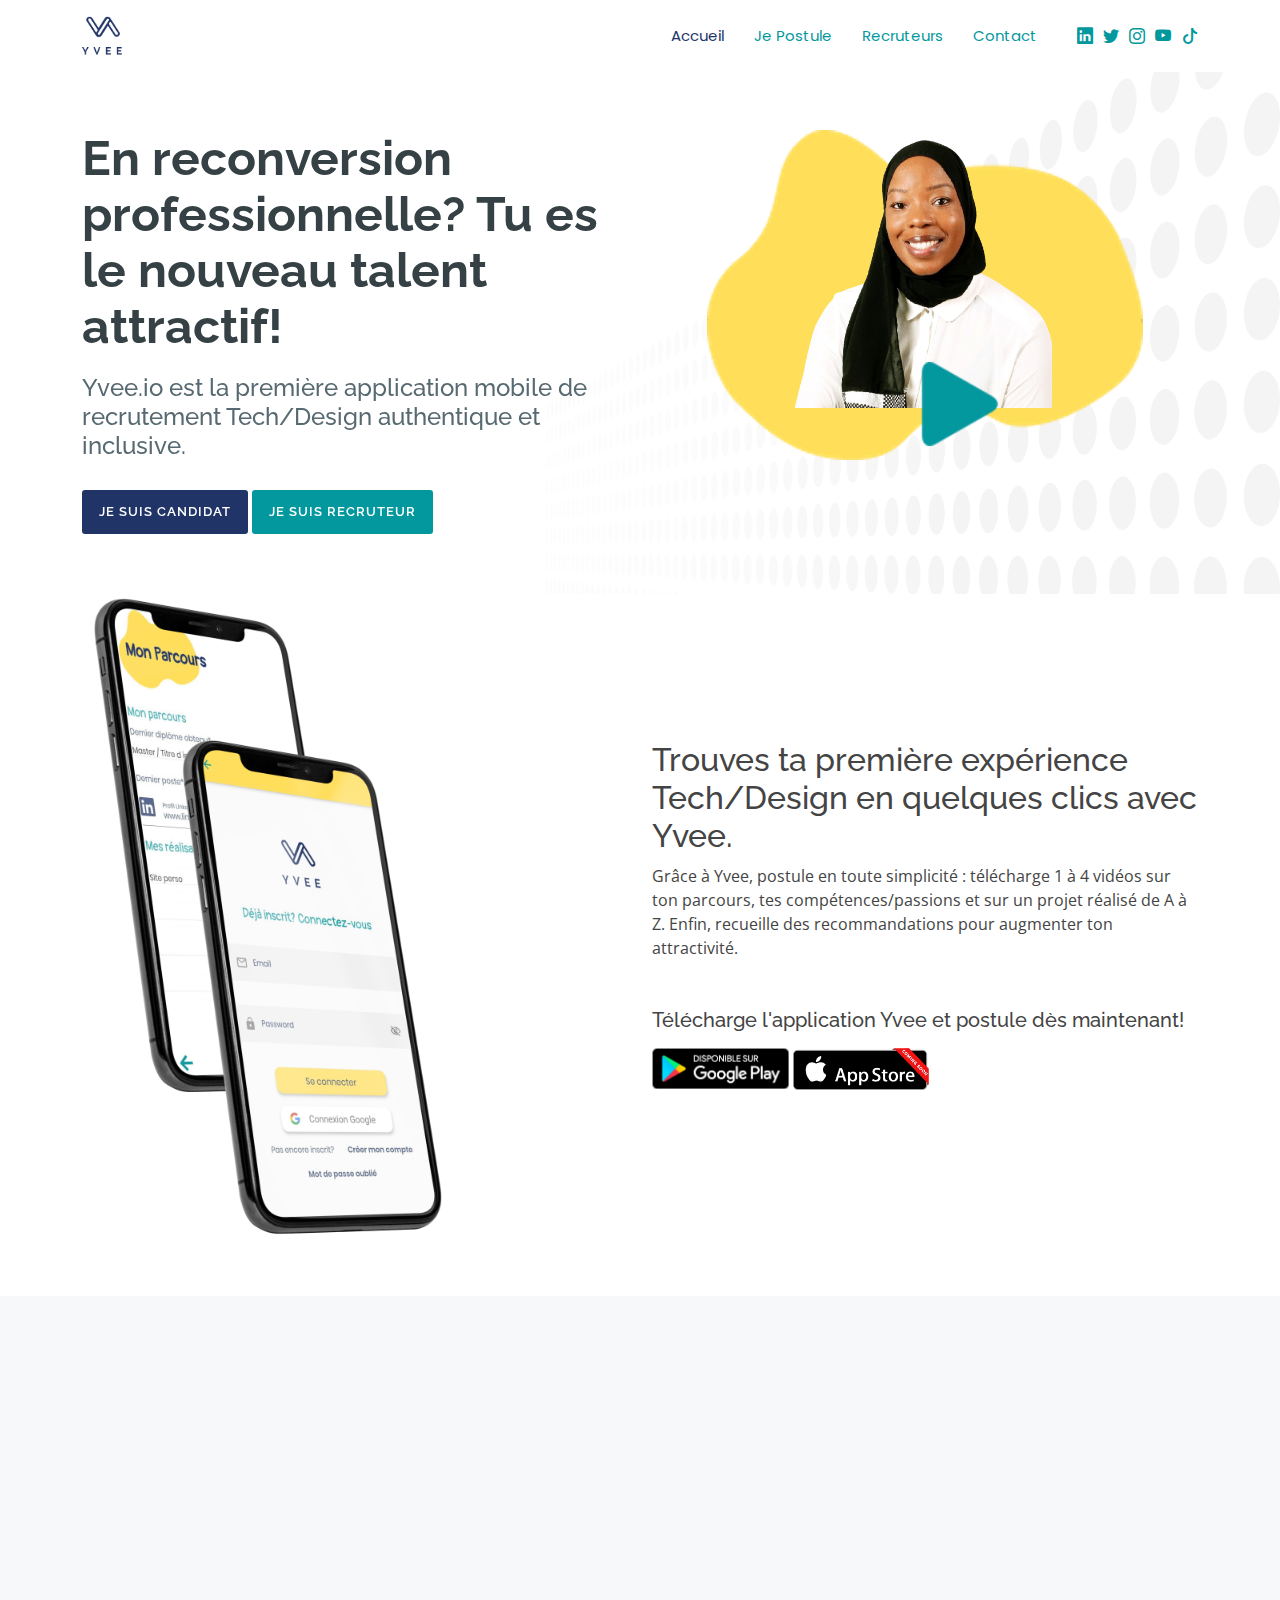
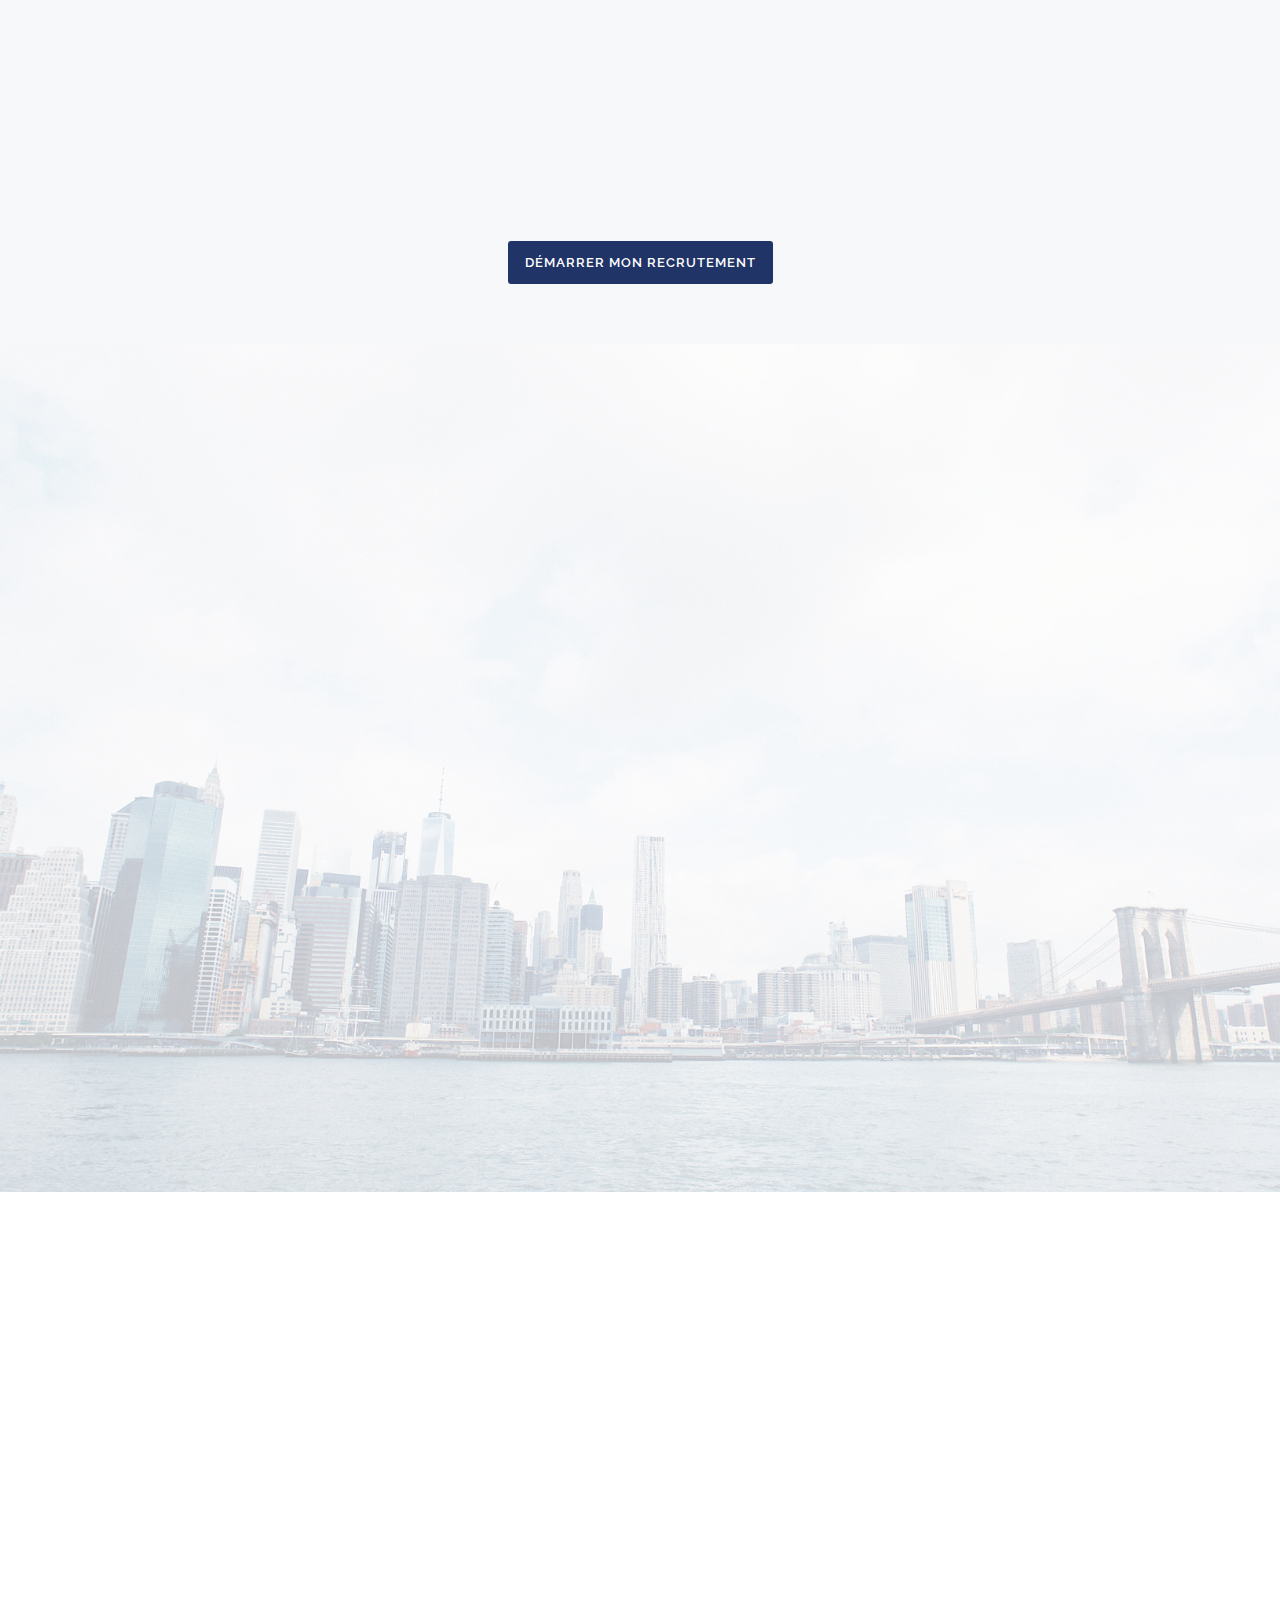
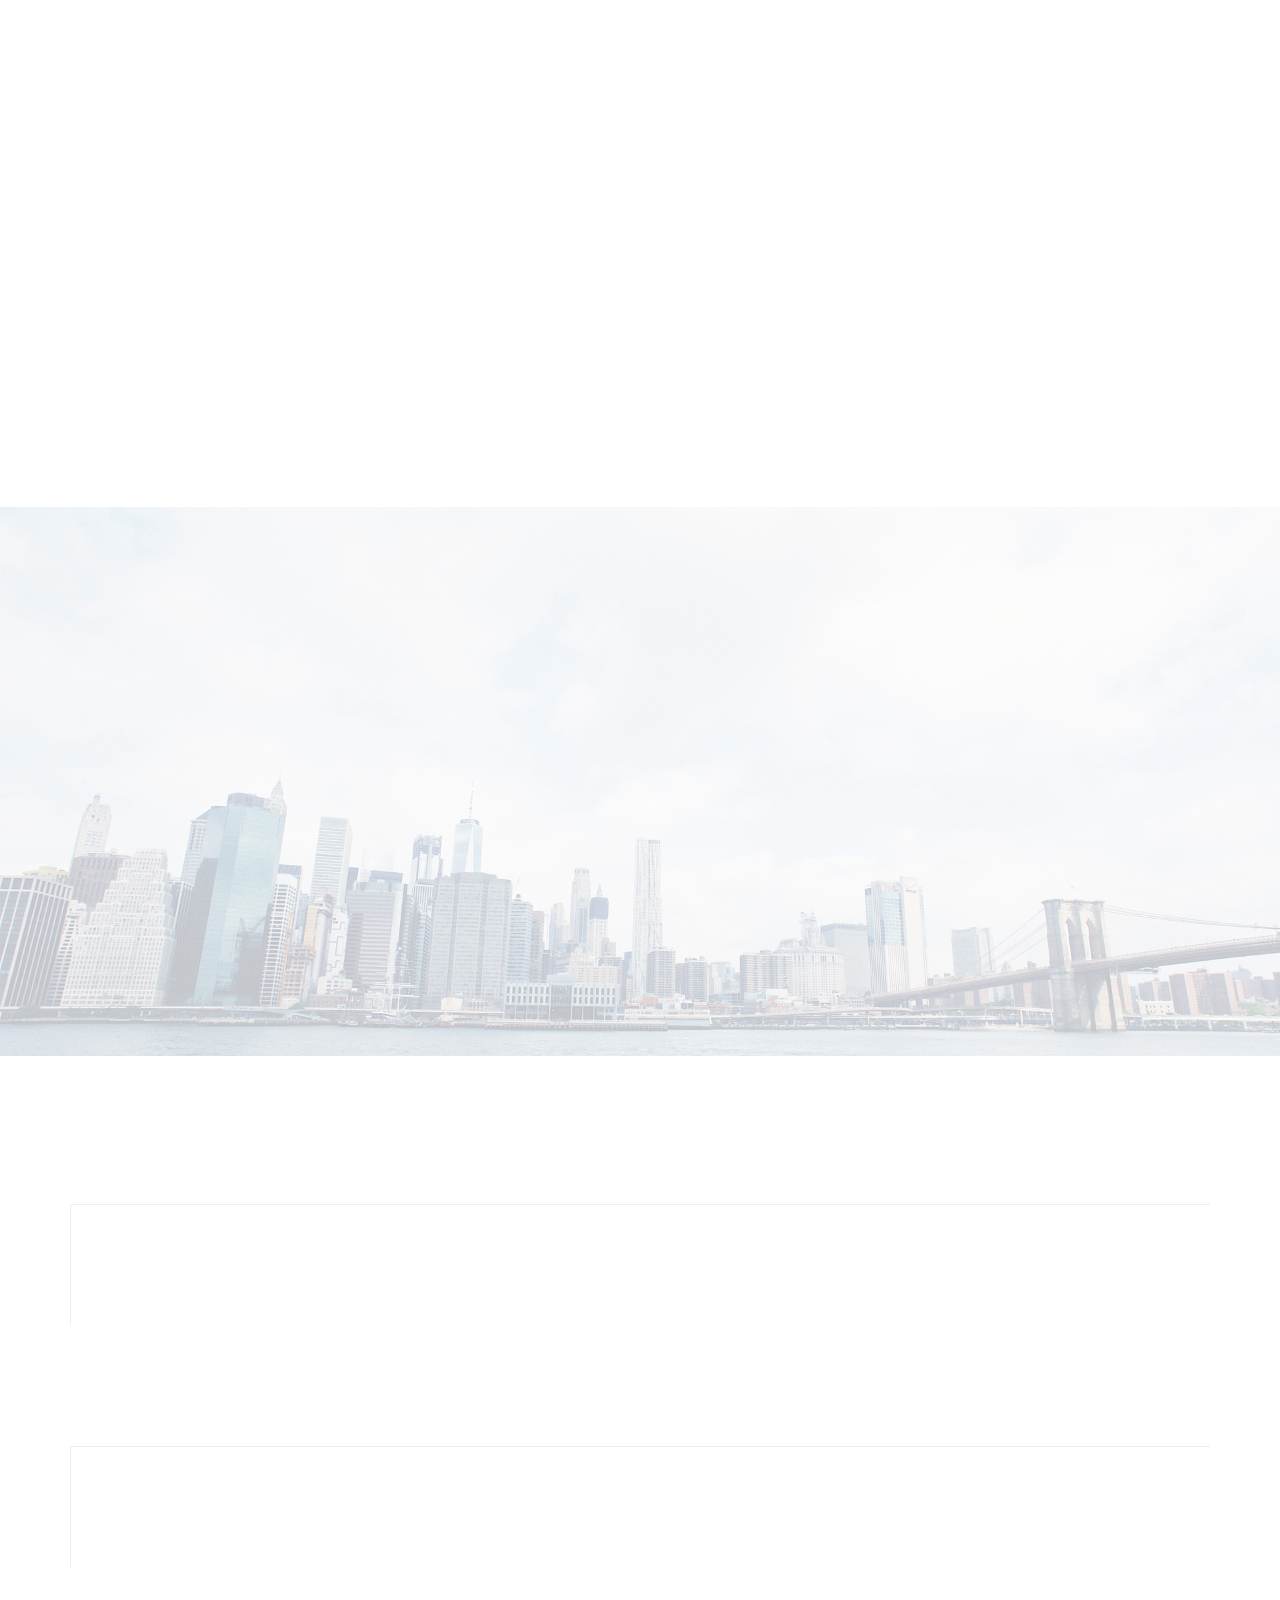
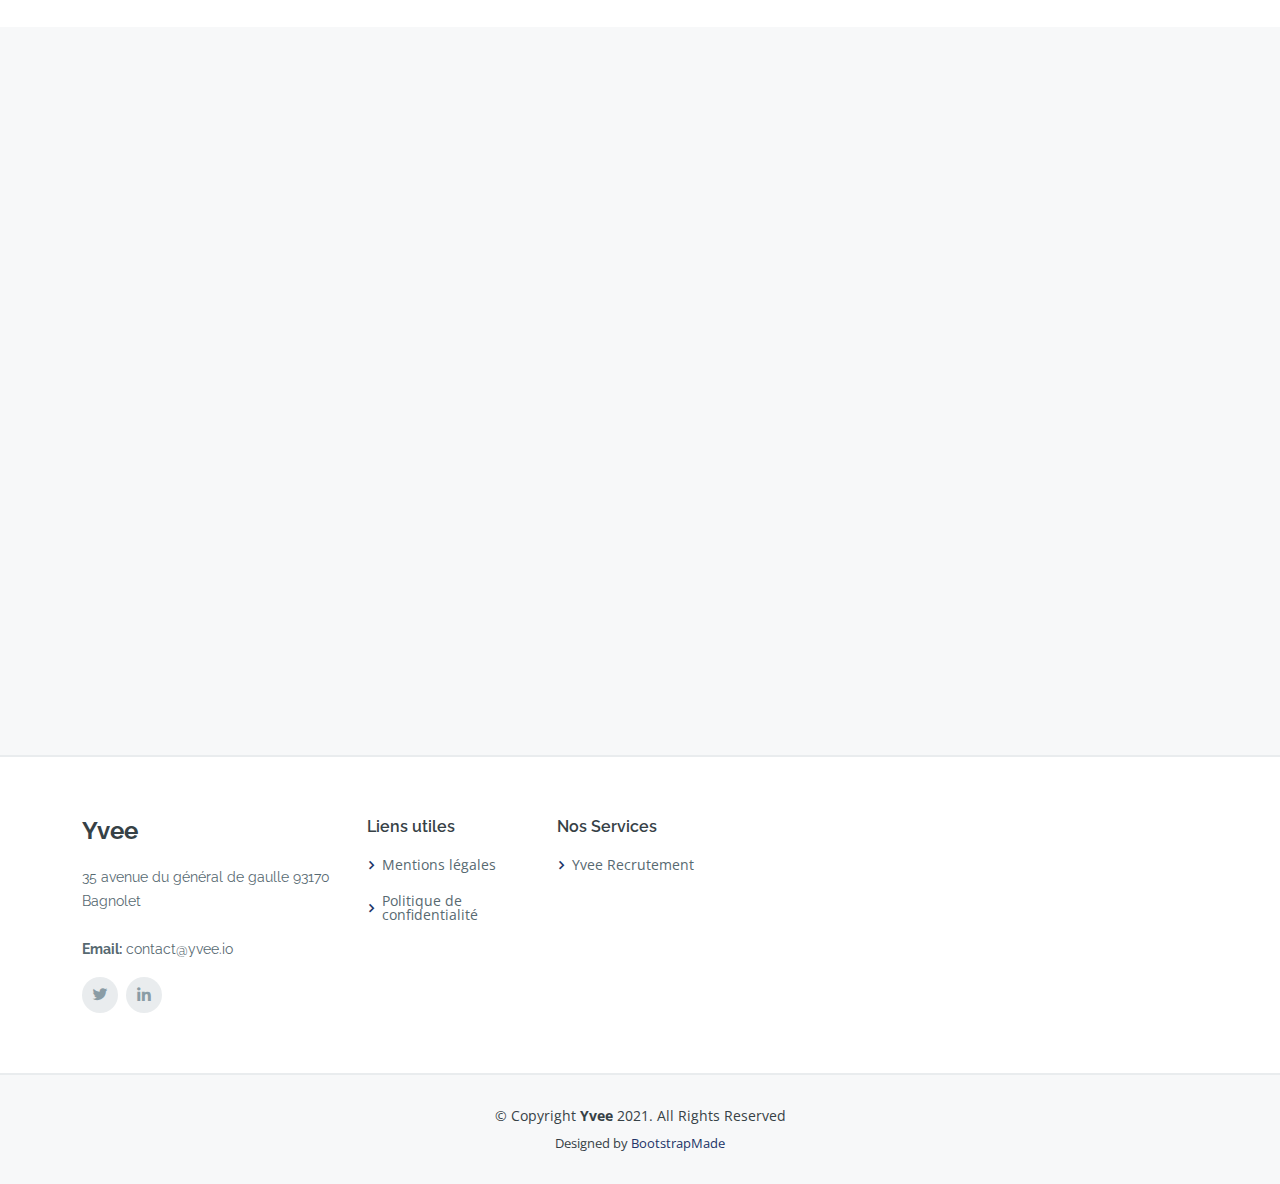
==== index.html @ 2eaa3b16 "update menu" ====
<!DOCTYPE html>
<html lang="en">

<head>
    <meta charset="utf-8">
    <meta content="width=device-width, initial-scale=1.0" name="viewport">

    <title>Yvee Recrutement</title>
    <meta content="" name="description">
    <meta content="" name="keywords">

    <!-- Favicons -->
    <link href="assets/img/favicon.png" rel="icon">
    <link href="assets/img/apple-touch-icon.png" rel="apple-touch-icon">

    <!-- Google Fonts -->
    <link href="https://fonts.googleapis.com/css?family=Open+Sans:300,300i,400,400i,600,600i,700,700i|Raleway:300,300i,400,400i,500,500i,600,600i,700,700i|Poppins:300,300i,400,400i,500,500i,600,600i,700,700i"
          rel="stylesheet">

    <!-- Vendor CSS Files -->
    <link rel="stylesheet" href="https://cdn.jsdelivr.net/npm/bootstrap-icons@1.7.0/font/bootstrap-icons.css">
    <link href="assets/vendor/aos/aos.css" rel="stylesheet">
    <link href="assets/vendor/bootstrap/css/bootstrap.min.css" rel="stylesheet">
    <link href="assets/vendor/bootstrap-icons/bootstrap-icons.css" rel="stylesheet">
    <link href="assets/vendor/boxicons/css/boxicons.min.css" rel="stylesheet">
    <link href="assets/vendor/glightbox/css/glightbox.min.css" rel="stylesheet">
    <link href="assets/vendor/swiper/swiper-bundle.min.css" rel="stylesheet">


    <!-- Template Main CSS File -->
    <link href="assets/css/style.css?v=1.0" rel="stylesheet">

    <!-- =======================================================
    * Template Name: Scaffold - v4.3.0
    * Template URL: https://bootstrapmade.com/scaffold-bootstrap-metro-style-template/
    * Author: BootstrapMade.com
    * License: https://bootstrapmade.com/license/
    ======================================================== -->
</head>

<body>

<!-- ======= Header ======= -->
<header id="header" class="fixed-top d-flex align-items-center">
    <div class="container d-flex align-items-center">

        <div class="logo me-auto">
            <h1><!-- <a href="index.html">Yvee</a></h1>-->
                <!-- Uncomment below if you prefer to use an image logo -->
                <a href="index.html"><img src="assets/img/logo.png" alt="" class="img-fluid"></a></h1>
        </div>

        <nav id="navbar" class="navbar order-last order-lg-0">
            <ul>
                <li><a class="nav-link scrollto active" href="#hero">Accueil</a></li>
                <li class="dropdown d-none"><a href="#"><span>About</span> <i class="bi bi-chevron-down"></i></a>
                    <ul>
                        <li><a class="nav-link scrollto" href="#about">About Us</a></li>
                        <li><a class="nav-link scrollto" href="#team">Team</a></li>
                        <li><a class="nav-link scrollto" href="#testimonials">Testimonials</a></li>
                        <li class="dropdown d-none"><a href="#"><span>Deep Drop Down</span> <i
                                class="bi bi-chevron-right"></i></a>
                            <ul>
                                <li><a href="#">Deep Drop Down 1</a></li>
                                <li><a href="#">Deep Drop Down 2</a></li>
                                <li><a href="#">Deep Drop Down 3</a></li>
                                <li><a href="#">Deep Drop Down 4</a></li>
                                <li><a href="#">Deep Drop Down 5</a></li>
                            </ul>
                        </li>
                    </ul>
                </li>
                <li><a class="nav-link scrollto" href="#candidate">Je Postule</a></li>
                <li><a class="nav-link scrollto " href="#services">Recruteurs</a></li>
                <li><a class="nav-link scrollto" href="#contact">Contact</a></li>
            </ul>
            <i class="bi bi-list mobile-nav-toggle"></i>
        </nav><!-- .navbar -->

        <div class="header-social-links d-flex align-items-center">
            <a href="https://www.linkedin.com/company/yvee-io" class="linkedin"><i class="bi bi-linkedin"></i></a>
            <a href="https://twitter.com/YveeRecrutement" class="twitter"><i class="bi bi-twitter"></i></a>
            <a href="https://www.instagram.com/yvee.io" class="instagram"><i class="bi bi-instagram"></i></a>
            <a href="https://www.youtube.com/channel/UCf7t1cotyDnNx7V5IoOI2lg" class="youtube"><i class="bi bi-youtube"></i></a>
            <a href="https://vm.tiktok.com/ZM8HpHd4a/" class="twitter"><i class="bi bi-tiktok"></i></a>
        </div>

    </div>
</header><!-- End Header -->

<!-- ======= Hero Section ======= -->
<section id="hero">

    <div class="container">
        <div class="row">
            <div class="col-lg-6 pt-5 pt-lg-0 order-2 order-lg-1 d-flex flex-column justify-content-center"
                 data-aos="fade-up">
                <div>
                    <h1>En reconversion professionnelle? Tu es le nouveau talent attractif!</h1>
                    <h2>Yvee.io est la première application mobile de recrutement Tech/Design authentique et inclusive.</h2>
                    <div>
                    <a href="#candidate" class="btn-get-started scrollto">Je suis candidat</a>
                    <a href="#services" class="btn-candidate scrollto">Je suis recruteur</a>
                    </div>
                </div>
            </div>
            <div class="col-lg-6 order-1 order-lg-2 hero-img" data-aos="fade-left">
                <img src="assets/img/hero-img.png" class="img-fluid" alt="">
            </div>
        </div>
    </div>

</section><!-- End Hero -->

<section id="candidate" class="feature section pt-0">
    <div class="container">
        <div class="row">
            <div class="col-lg-6 ml-auto justify-content-center">
                <!-- Feature Mockup -->
                <div class="image-content" data-aos="fade-right">
                    <img class="img-fluid" src="assets/img/feature/feature-new-01.png" width="400px" alt="iphone">
                </div>
            </div>
            <div class="col-lg-6 mr-auto align-self-center">
                <div class="feature-content">
                    <!-- Feature Title -->
                    <h2>Trouves ta première expérience Tech/Design en quelques clics avec Yvee.</h2>
                    <!-- Feature Description -->
                    <p class="desc">Grâce à Yvee, postule en toute simplicité : télécharge 1 à 4 vidéos sur ton parcours, tes compétences/passions et sur un projet réalisé de A à Z.
                        Enfin, recueille des recommandations pour augmenter ton attractivité.
                    </p>
                    <div class="mt-5">
                        <h5>Télécharge l'application Yvee et postule dès maintenant!</h5>
                        <p></p>
                        <a href="https://play.google.com/store/apps/details?id=com.flutterflow.yvee&hl=fr&gl=US" target="_blank"><img src="assets/img/google-play-badge.png" class="img-fluid" alt="" width="25%"></a>
                        <img src="assets/img/apple-store-badge_coming_soon.png" class="img-fluid" alt="" width="25%">
                    </div>
                </div>


            </div>
        </div>
    </div>
</section>

<main id="main">

    <!-- ======= Services Section ======= -->
    <section id="services" class="services section-bg">
        <div class="container">

            <div class="section-title" data-aos="fade-up">
                <h2>Yvee Recrutement</h2>
                <p>Une solution pour recruter des collaborateurs juniors en stage ou alternance toute l'année.</p>
            </div>

            <div class="row">
                <div class="col-md-6 col-lg-3 d-flex align-items-stretch mb-5 mb-lg-0" data-aos="zoom-in">
                    <div class="icon-box icon-box-blue">
                        <div class="icon"><i class="bx bx-fingerprint"></i></div>
                        <h4 class="title"><a href="">Un recrutement spécialisé</a></h4>
                        <p class="description">Des offres de stage/alternance dans les métiers de la tech et du
                            design.</p>
                    </div>
                </div>

                <div class="col-md-6 col-lg-3 d-flex align-items-stretch mb-5 mb-lg-0" data-aos="zoom-in"
                     data-aos-delay="100">
                    <div class="icon-box icon-box-cyan">
                        <div class="icon"><i class="bx bx-target-lock"></i></div>
                        <h4 class="title"><a href="">Candidats pré-qualifiés</a></h4>
                        <p class="description">Temps de sourcing et traitement de CV réduits grâce à notre sélection
                            personnalisée de profils qualifiés pour votre offre.
                        </p>
                    </div>
                </div>

                <div class="col-md-6 col-lg-3 d-flex align-items-stretch mb-5 mb-lg-0" data-aos="zoom-in"
                     data-aos-delay="200">
                    <div class="icon-box icon-box-blue">
                        <div class="icon"><i class="bx bx-rocket"></i></div>
                        <h4 class="title"><a href="">Mise en lumière des potentiels de candidats junior</a></h4>
                        <p class="description">Les projets réalisés et le CV vidéo vous donnent une vision plus globale
                            du candidat.</p>
                    </div>
                </div>

                <div class="col-md-6 col-lg-3 d-flex align-items-stretch mb-5 mb-lg-0" data-aos="zoom-in"
                     data-aos-delay="300">
                    <div class="icon-box icon-box-cyan">
                        <div class="icon"><i class="bx bx-happy"></i></div>
                        <h4 class="title"><a href="">Accompagnement sur-mesure</a></h4>
                        <p class="description">Un échange personnalisé avec un consultant yvee sur vos process pour
                            finaliser le recrutement et démarrer l'onboarding.

                        </p>
                    </div>
                </div>

            </div>
            <div class="col mt-5 text-center ">
                <a href="https://docs.google.com/forms/d/e/1FAIpQLSfxrQLDkeY4fms5GptoAN6YSSeOJVeWlx49UtjHKPK3FLew0g/viewform"
                   class="btn-get-started scrollto">Démarrer mon recrutement</a>
            </div>
        </div>


    </section><!-- End Services Section -->


    <!-- ======= Hired Section ======= -->
    <section id="hired" class="team">
        <div class="container">

            <div class="section-title" data-aos="fade-up">
                <h2>Ils ont été recrutés grâce à Yvee</h2>
                <p>Pendant ou en fin de formation, ils cherchaient un stage, une alternance ou un CDD/CDI et ils ont trouvé
                    grâce à Yvee.</p>
            </div>

            <div class="row">

                <div class="col-lg-4 col-md-6">
                    <div class="member" data-aos="zoom-in">
                        <div class="pic"><img src="assets/img/candidates/candidate-1.jpg" class="img-fluid" alt="">
                        </div>
                        <div class="member-info">
                            <h4>Marie - UI/UX Designer</h4>
                            <span>A trouvé un CDD à l'issue de sa formation de 3 ans en alternance</span>
                        </div>
                    </div>
                </div>

                <div class="col-lg-4 col-md-6">
                    <div class="member" data-aos="zoom-in" data-aos-delay="100">
                        <div class="pic"><img src="assets/img/candidates/candidate-2.jpg" class="img-fluid" alt="">
                        </div>
                        <div class="member-info">
                            <h4>Alexis - Développeur Web et Mobile</h4>
                            <span>A trouvé un stage d'Intégrateur Web juste après sa formation</span>
                        </div>
                    </div>
                </div>

                <div class="col-lg-4 col-md-6">
                    <div class="member" data-aos="zoom-in" data-aos-delay="200">
                        <div class="pic"><img src="assets/img/candidates/candidate-3.jpg" class="img-fluid" alt="">
                        </div>
                        <div class="member-info">
                            <h4>Nora - Technicienne système et réseaux</h4>
                            <span>A trouvé une entreprise pour son alternance de 2 ans</span>
                        </div>
                    </div>
                </div>


            </div>

        </div>
    </section><!-- End Hired Section -->

    <!-- ======= Cta Section ======= -->
    <section id="cta" class="cta">
        <div class="container">

            <div class="row" data-aos="zoom-in">
                <div class="col-lg-9 text-center text-lg-start">
                    <h3>Prêt à recruter votre prochain collaborateur en toute authenticité?</h3>
                </div>
                <div class="col-lg-3 cta-btn-container text-center">
                    <a class="cta-btn align-middle" href="#contact">Contacter Yvee</a>
                </div>
            </div>

        </div>
    </section><!-- End Cta Section -->

    <!-- ======= Testimonials Section ======= -->
    <section id="testimonials" class="testimonials">
        <div class="container">

            <div class="section-title" data-aos="fade-up">
                <h2>Témoignages Clients</h2>
                <p>Avec Yvee, augmentez la performance de vos équipes grâce à nos talents multi-disciplinaires.</p>
            </div>

            <div class="testimonials-slider swiper-container" data-aos="fade-up" data-aos-delay="100">
                <div class="swiper-wrapper">

                    <div class="swiper-slide">
                        <div class="testimonial-item">
                            <p>
                                <i class="bx bxs-quote-alt-left quote-icon-left"></i>
                                En tant que startup à croissance rapide, il était essentiel de trouver rapidement les
                                bons talents. Avec Yvee, nous avons pu trouver d'excellents candidats avec un minimum
                                d'efforts de notre part.<i class="bx bxs-quote-alt-right quote-icon-right"></i>
                            </p>
                            <img src="assets/img/testimonials/testimonials-1.jpg" class="testimonial-img" alt="">
                            <h3>Samantha WALKER</h3>
                            <h4>CEO of <a href="https://www.miamarketplace.com">MIA</a></h4>
                        </div>
                    </div><!-- End testimonial item -->

                    <div class="swiper-slide">
                        <div class="testimonial-item">
                            <p>
                                <i class="bx bxs-quote-alt-left quote-icon-left"></i>
                                Notre équipe IT étant petite, j'étais réticent à l'idée de recruter des collaborateurs
                                juniors. Yvee m'a aidé à sélectionner les meilleurs potentiels qui correspondent
                                vraiment à notre culture d'entreprise.
                                <i class="bx bxs-quote-alt-right quote-icon-right"></i>
                            </p>
                            <img src="assets/img/testimonials/testimonials-2.jpg" class="testimonial-img" alt="">
                            <h3>Marc Laurent</h3>
                            <h4>Computer Solutions</h4>
                        </div>
                    </div><!-- End testimonial item -->

                    <div class="swiper-slide">
                        <div class="testimonial-item">
                            <p>
                                <i class="bx bxs-quote-alt-left quote-icon-left"></i>
                                Avec sa startup Yvee recrutement, Aïssata nous a recommandé des profils de stagiaires
                                très intéressants pour une jeune entreprise comme la nôtre.
                                Les femmes dans la tech ou les personnes en reconversion professionnelle ont beaucoup
                                d’avenir et en tant que chef d’entreprise nous devons soutenir ce nouvel équilibre.
                                Je ne doute pas qu’Aïssata vous conseillera comme avec nous les meilleurs profils avec
                                empathie et justesse pour votre business!
                                <i class="bx bxs-quote-alt-right quote-icon-right"></i>
                            </p>
                            <img src="assets/img/testimonials/testimonials-3.jpg" class="testimonial-img" alt="">

                            <h4><a href="https://greenscale.fr/">Greenscale</a></h4>
                        </div>
                    </div><!-- End testimonial item -->

                </div>
                <div class="swiper-pagination d-none"></div>
            </div>

        </div>
    </section><!-- End Testimonials Section -->

    <!-- ======= Team Section ======= -->
    <section id="team" class="team">
        <div class="container">

            <div class="section-title" data-aos="fade-up">
                <h2>Notre équipe</h2>
            </div>

            <div class="row">

                <div class="col-lg-3 col-md-6">
                    <div class="member" data-aos="zoom-in">
                        <div class="pic"><img src="assets/img/team/team-1.jpg" class="img-fluid" alt=""></div>
                        <div class="member-info">
                            <h4>Aissata KOITE</h4>
                            <span>Fondatrice - CEO</span>
                            <div class="social">
                                <a href="https://www.linkedin.com/in/aissata-koit%C3%A9-/"><i
                                        class="bi bi-linkedin"></i></a>
                                <a href="https://www.linkedin.com/company/helloada-tech/"><i class="bi bi-linkedin"></i></a>
                            </div>
                        </div>
                    </div>
                </div>

                <div class="col-lg-3 col-md-6">
                    <div class="member" data-aos="zoom-in" data-aos-delay="200">
                        <div class="pic"><img src="assets/img/team/team-4.png" class="img-fluid" alt=""></div>
                        <div class="member-info">
                            <h4>Jawad ALAOUI</h4>
                            <span>CTO</span>
                            <div class="social">
                                <a href="https://twitter.com/jawadalaoui7"><i class="bi bi-twitter"></i></a>
                                <a href="https://www.linkedin.com/in/jawadalaoui/"><i class="bi bi-linkedin"></i></a>
                            </div>
                        </div>
                    </div>
                </div>
                <div class="col-lg-3 col-md-6">
                    <div class="member" data-aos="zoom-in" data-aos-delay="200">
                        <div class="pic"><img src="assets/img/team/team-3.jpg" class="img-fluid" alt=""></div>
                        <div class="member-info">
                            <h4>NDeye DIA</h4>
                            <span>Advisor - Product owner at Société Générale</span>
                            <div class="social">
                                <a href="https://www.linkedin.com/in/ndeyedia/"><i class="bi bi-linkedin"></i></a>
                            </div>
                        </div>
                    </div>
                </div>
                <div class="col-lg-3 col-md-6">
                    <div class="member" data-aos="zoom-in" data-aos-delay="200">
                        <div class="pic"><img src="assets/img/team/team-5.jpg" class="img-fluid" alt=""></div>
                        <div class="member-info">
                            <h4>Clémentine BLANCHON</h4>
                            <span>Advisor - COO & Data Engineer at Norma</span>
                            <div class="social">
                                <a href="https://www.linkedin.com/in/clementineblanchon/"><i class="bi bi-linkedin"></i></a>
                            </div>
                        </div>
                    </div>
                </div>



            </div>

        </div>
    </section><!-- End Team Section -->

    <!-- ======= Clients Section ======= -->
    <section id="clients" class="clients">
        <div class="container">

            <div class="section-title" data-aos="fade-up">
                <h2>Ils nous font confiance</h2>
            </div>
            <div class="row no-gutters clients-wrap clearfix wow fadeInUp">
                <div class="col-lg-3 col-md-4 col-xs-6">
                    <div class="client-logo" data-aos="zoom-in" data-aos-delay="200">
                        <a href="https://www.wildcodeschool.com/fr-FR"><img src="assets/img/clients/client-4.png" class="img-fluid" alt=""></a>
                    </div>
                </div>

                <div class="col-lg-3 col-md-4 col-xs-6">
                    <div class="client-logo" data-aos="zoom-in" data-aos-delay="250">
                        <a href="https://simplon.co/"><img src="assets/img/clients/client-5.png" class="img-fluid" alt=""></a>
                    </div>
                </div>

                <div class="col-lg-3 col-md-4 col-xs-6">
                    <div class="client-logo" data-aos="zoom-in" data-aos-delay="300">
                        <a href="https://www.konexio.eu/"><img src="assets/img/clients/client-6.png" class="img-fluid" alt=""></a>
                    </div>
                </div>

                <div class="col-lg-3 col-md-4 col-xs-6">
                    <div class="client-logo" data-aos="zoom-in" data-aos-delay="350">
                        <a href="https://www.wf3.fr/"><img src="assets/img/clients/client-7.png" class="img-fluid" alt=""></a>
                    </div>
                </div>
            </div>


            <p></p><p></p>
            <div class="pt-3 section-title mx-auto" data-aos="fade-up"><h2>Ils nous soutiennent</h2></div>
            <div class="row no-gutters clients-wrap clearfix wow fadeInUp">

                <div class="col-lg-3 col-md-4 col-xs-6">
                    <div class="client-logo" data-aos="zoom-in">
                        <a href="https://www.bpifrance.fr/"><img src="assets/img/clients/client-1.png" class="img-fluid" alt="BPI France"></a>
                    </div>
                </div>

                <div class="col-lg-3 col-md-4 col-xs-6">
                    <div class="client-logo" data-aos="zoom-in" data-aos-delay="100">
                        <a href="https://lafrenchtech.com/fr/"><img src="assets/img/clients/client-2.png" class="img-fluid" alt="La French Tech"></a>
                    </div>
                </div>

                <div class="col-lg-3 col-md-4 col-xs-6">
                    <div class="client-logo" data-aos="zoom-in" data-aos-delay="150">
                        <a href="https://www.pole-emploi.fr/accueil/"><img src="assets/img/clients/client-8.png" class="img-fluid" alt=""></a>                    </div>
                </div>
                <div class="col-lg-3 col-md-4 col-xs-6">
                    <div class="client-logo" data-aos="zoom-in" data-aos-delay="150">
                        <a href="https://www.1jeune1solution.gouv.fr/"><img src="assets/img/clients/client-9.svg" class="img-fluid" alt="1 jeune 1 solution"></a>
                    </div>
                </div>
            </div>


        </div>
    </section><!-- End Clients Section -->

    <!-- ======= Pricing Section ======= -->
    <section id="pricing" class="pricing section-bg d-none">
        <div class="container">

            <div class="section-title" data-aos="fade-up">
                <h2>Pricing</h2>
                <p>Magnam dolores commodi suscipit. Necessitatibus eius consequatur ex aliquid fuga eum quidem. Sit sint
                    consectetur velit. Quisquam quos quisquam cupiditate. Et nemo qui impedit suscipit alias ea. Quia
                    fugiat sit in iste officiis commodi quidem hic quas.</p>
            </div>

            <div class="row">

                <div class="col-lg-3 col-md-6">
                    <div class="box" data-aos="zoom-in">
                        <h3>Free</h3>
                        <h4><sup>$</sup>0<span> / month</span></h4>
                        <ul>
                            <li>Aida dere</li>
                            <li>Nec feugiat nisl</li>
                            <li>Nulla at volutpat dola</li>
                            <li class="na">Pharetra massa</li>
                            <li class="na">Massa ultricies mi</li>
                        </ul>
                        <div class="btn-wrap">
                            <a href="#" class="btn-buy">Buy Now</a>
                        </div>
                    </div>
                </div>

                <div class="col-lg-3 col-md-6 mt-4 mt-md-0">
                    <div class="box featured" data-aos="zoom-in" data-aos-delay="100">
                        <h3>Business</h3>
                        <h4><sup>$</sup>19<span> / month</span></h4>
                        <ul>
                            <li>Aida dere</li>
                            <li>Nec feugiat nisl</li>
                            <li>Nulla at volutpat dola</li>
                            <li>Pharetra massa</li>
                            <li class="na">Massa ultricies mi</li>
                        </ul>
                        <div class="btn-wrap">
                            <a href="#" class="btn-buy">Buy Now</a>
                        </div>
                    </div>
                </div>

                <div class="col-lg-3 col-md-6 mt-4 mt-lg-0">
                    <div class="box" data-aos="zoom-in" data-aos-delay="200">
                        <h3>Developer</h3>
                        <h4><sup>$</sup>29<span> / month</span></h4>
                        <ul>
                            <li>Aida dere</li>
                            <li>Nec feugiat nisl</li>
                            <li>Nulla at volutpat dola</li>
                            <li>Pharetra massa</li>
                            <li>Massa ultricies mi</li>
                        </ul>
                        <div class="btn-wrap">
                            <a href="#" class="btn-buy">Buy Now</a>
                        </div>
                    </div>
                </div>

                <div class="col-lg-3 col-md-6 mt-4 mt-lg-0">
                    <div class="box" data-aos="zoom-in" data-aos-delay="300">
                        <span class="advanced">Advanced</span>
                        <h3>Ultimate</h3>
                        <h4><sup>$</sup>49<span> / month</span></h4>
                        <ul>
                            <li>Aida dere</li>
                            <li>Nec feugiat nisl</li>
                            <li>Nulla at volutpat dola</li>
                            <li>Pharetra massa</li>
                            <li>Massa ultricies mi</li>
                        </ul>
                        <div class="btn-wrap">
                            <a href="#" class="btn-buy">Buy Now</a>
                        </div>
                    </div>
                </div>

            </div>

        </div>
    </section><!-- End Pricing Section -->


    <!-- ======= Contact Section ======= -->
    <section id="contact" class="contact section-bg">
        <div class="container">

            <div class="section-title" data-aos="fade-up">
                <h2>Contactez-nous pour une proposition personnalisée</h2>
            </div>

            <div class="row">

                <div class=" d-flex align-items-stretch" data-aos="fade-right">
                    <div class="info">
                        <div class="address">
                            <i class="bi bi-geo-alt"></i>
                            <h4>Adresse:</h4>
                            <p>YVEE
                                35 avenue du général de gaulle 93170 Bagnolet</p>
                        </div>

                        <div class="email">
                            <i class="bi bi-envelope"></i>
                            <h4>Email:</h4>
                            <p>contact@yvee.io</p>
                        </div>

                        <div class="phone d-none">
                            <i class="bi bi-phone"></i>
                            <h4>Call:</h4>
                            <p>+1 5589 55488 55s</p>
                        </div>

                        <iframe src="https://www.google.com/maps/embed?pb=!1m18!1m12!1m3!1d2624.852668739685!2d2.441518315674461!3d48.86101977928766!2m3!1f0!2f0!3f0!3m2!1i1024!2i768!4f13.1!3m3!1m2!1s0x47e66db5da52ccbf%3A0x453442cd1c32606f!2s2%20Rue%20Franklin%2C%2093100%20Montreuil!5e0!3m2!1sfr!2sfr!4v1624435309323!5m2!1sfr!2sfr"
                                frameborder="0" style="border:0; width: 100%; height: 290px;" allowfullscreen></iframe>
                    </div>

                </div>

                <div class="d-none col-lg-7 mt-5 mt-lg-0 d-flex align-items-stretch" data-aos="fade-left">
                    <form action="forms/contact.php" method="post" role="form" class="php-email-form">
                        <div class="row">
                            <div class="form-group col-md-6">
                                <label for="name">Votre Nom</label>
                                <input type="text" name="name" class="form-control" id="name" required>
                            </div>
                            <div class="form-group col-md-6 mt-3 mt-md-0">
                                <label for="name">Votre Email</label>
                                <input type="email" class="form-control" name="email" id="email" required>
                            </div>
                        </div>
                        <div class="form-group mt-3">
                            <label for="name">Votre Entreprise</label>
                            <input type="text" class="form-control" name="subject" id="subject" required>
                        </div>
                        <div class="form-group mt-3">
                            <label for="name">Message</label>
                            <textarea class="form-control" name="message" rows="10" required></textarea>
                        </div>
                        <div class="my-3">
                            <div class="loading">Envoi en cours</div>
                            <div class="error-message"></div>
                            <div class="sent-message">Votre message a été envoyé, merci!</div>
                        </div>
                        <div class="text-center">
                            <button type="submit">Envoyer</button>
                        </div>
                    </form>
                </div>

            </div>

        </div>
    </section><!-- End Contact Section -->

</main><!-- End #main -->

<!-- ======= Footer ======= -->
<footer id="footer">
    <div class="footer-top">
        <div class="container">
            <div class="row">

                <div class="col-lg-3 col-md-6">
                    <div class="footer-info">
                        <h3>Yvee</h3>
                        <p>
                            35 avenue du général de gaulle 93170 Bagnolet<br><br>
                            <strong>Email:</strong> contact@yvee.io<br>
                        </p>
                        <div class="social-links mt-3">
                            <a href="https://twitter.com/YveeRecrutement" class="twitter"><i class="bx bxl-twitter"></i></a>
                            <a href="https://www.linkedin.com/company/yvee-io/" class="linkedin"><i
                                    class="bx bxl-linkedin"></i></a>
                        </div>
                    </div>
                </div>

                <div class="col-lg-2 col-md-6 footer-links">
                    <h4>Liens utiles</h4>
                    <ul>
                        <li><i class="bx bx-chevron-right"></i> <a href="mentions-legales.html">Mentions légales</a>
                        </li>
                        <li><i class="bx bx-chevron-right"></i> <a href="politique-confidentialite.html">Politique de
                            confidentialité</a></li>
                    </ul>
                </div>

                <div class="col-lg-3 col-md-6 footer-links">
                    <h4>Nos Services</h4>
                    <ul>
                        <li><i class="bx bx-chevron-right"></i> <a href="#services">Yvee Recrutement</a></li>
                    </ul>
                </div>

            </div>
        </div>
    </div>

    <div class="container">
        <div class="copyright">
            &copy; Copyright <strong><span>Yvee</span></strong> 2021. All Rights Reserved
        </div>
        <div class="credits">
            <!-- All the links in the footer should remain intact. -->
            <!-- You can delete the links only if you purchased the pro version. -->
            <!-- Licensing information: https://bootstrapmade.com/license/ -->
            <!-- Purchase the pro version with working PHP/AJAX contact form: https://bootstrapmade.com/scaffold-bootstrap-metro-style-template/ -->
            Designed by <a href="https://bootstrapmade.com/">BootstrapMade</a>
        </div>
    </div>
</footer><!-- End Footer -->

<a href="#" class="back-to-top d-flex align-items-center justify-content-center"><i
        class="bi bi-arrow-up-short"></i></a>

<!-- Vendor JS Files -->
<script src="assets/vendor/aos/aos.js"></script>
<script src="assets/vendor/bootstrap/js/bootstrap.bundle.min.js"></script>
<script src="assets/vendor/glightbox/js/glightbox.min.js"></script>
<script src="assets/vendor/isotope-layout/isotope.pkgd.min.js"></script>
<script src="assets/vendor/php-email-form/validate.js"></script>
<script src="assets/vendor/swiper/swiper-bundle.min.js"></script>

<!-- Template Main JS File -->
<script src="assets/js/main.js?v=1.0"></script>

</body>

</html>
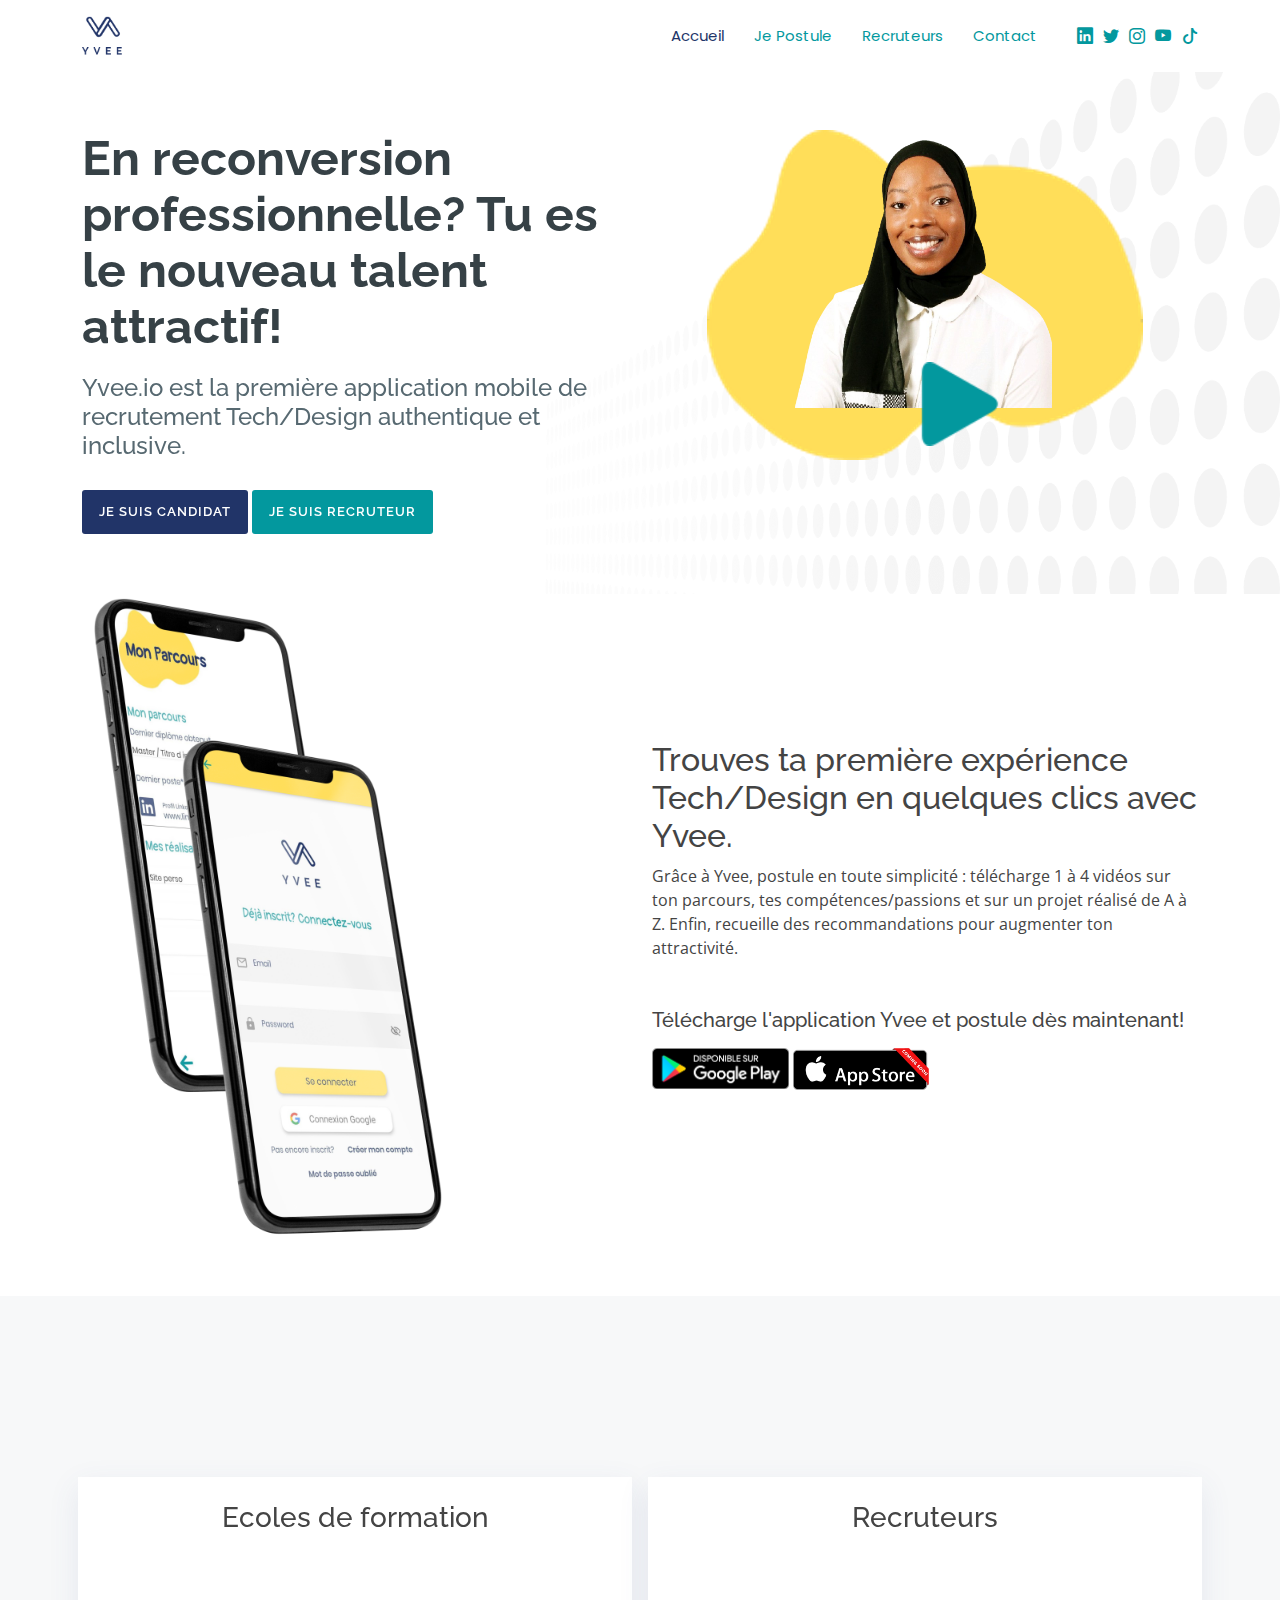
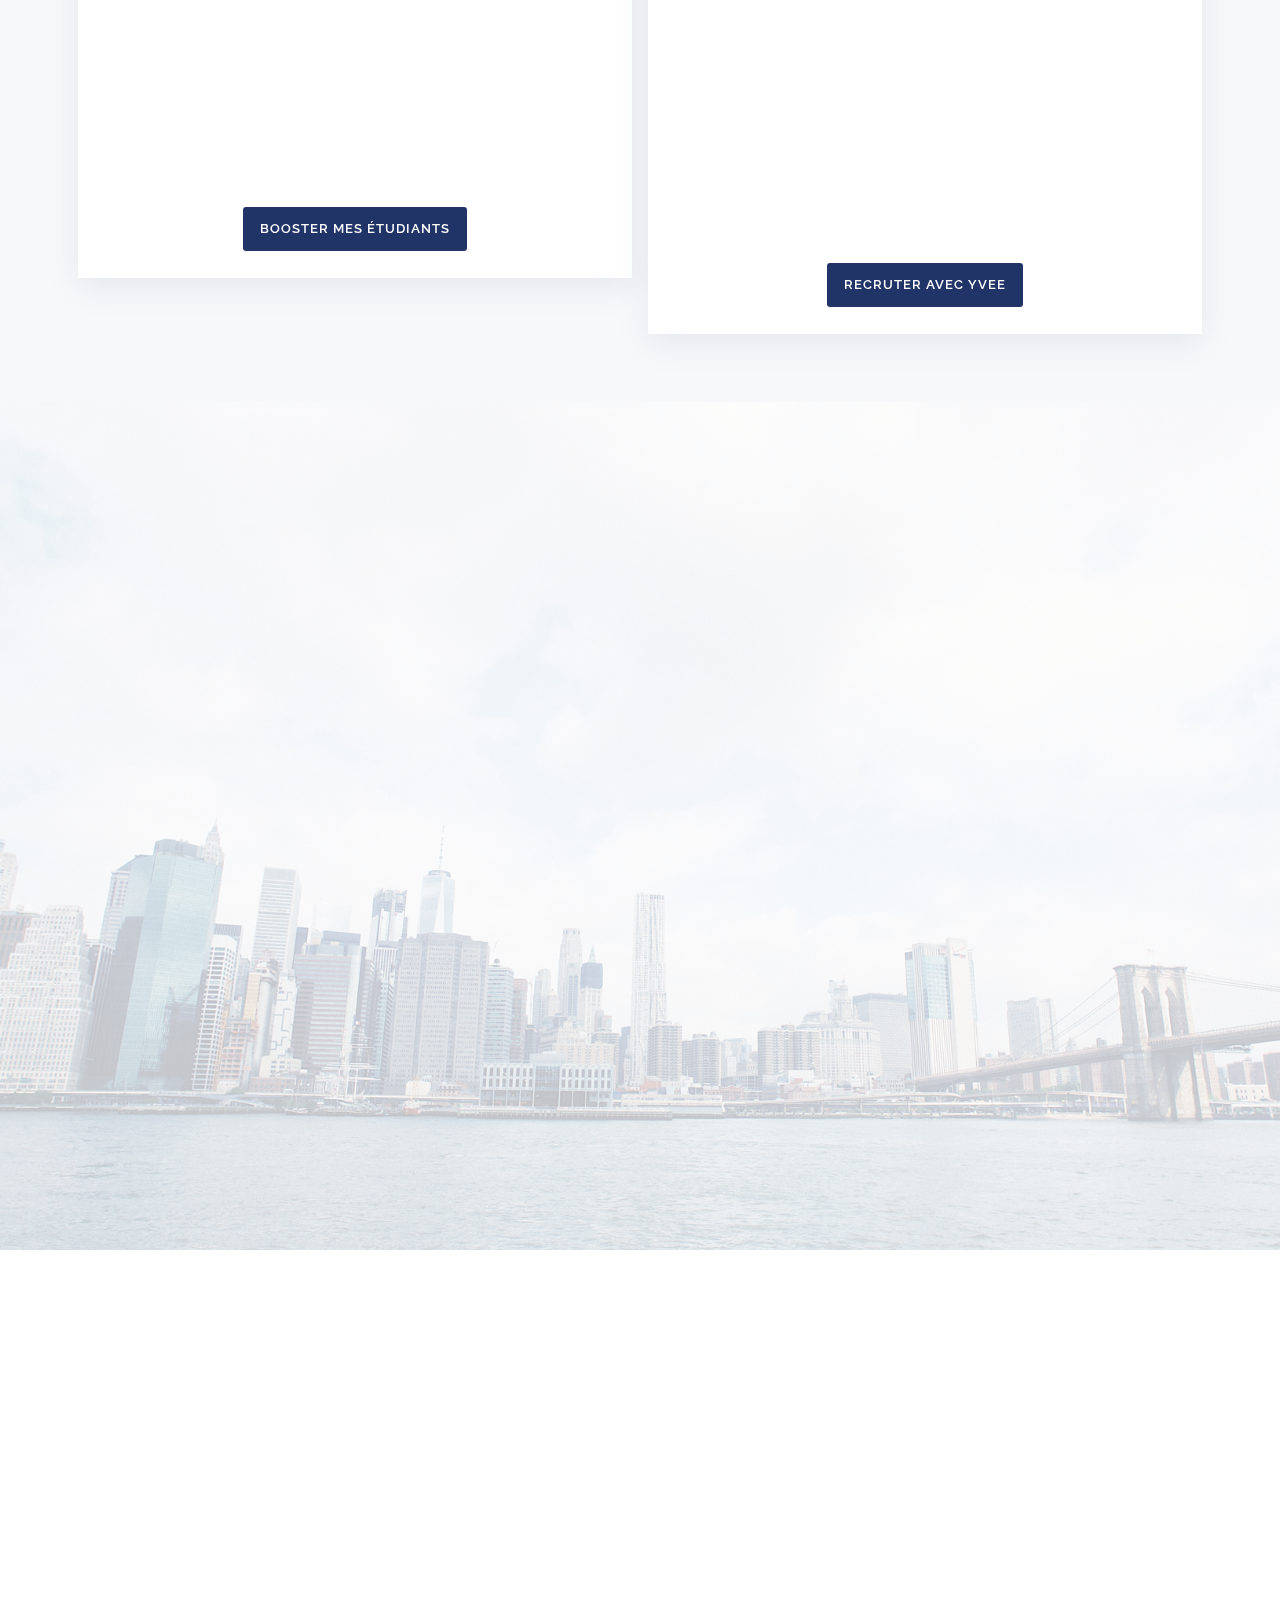
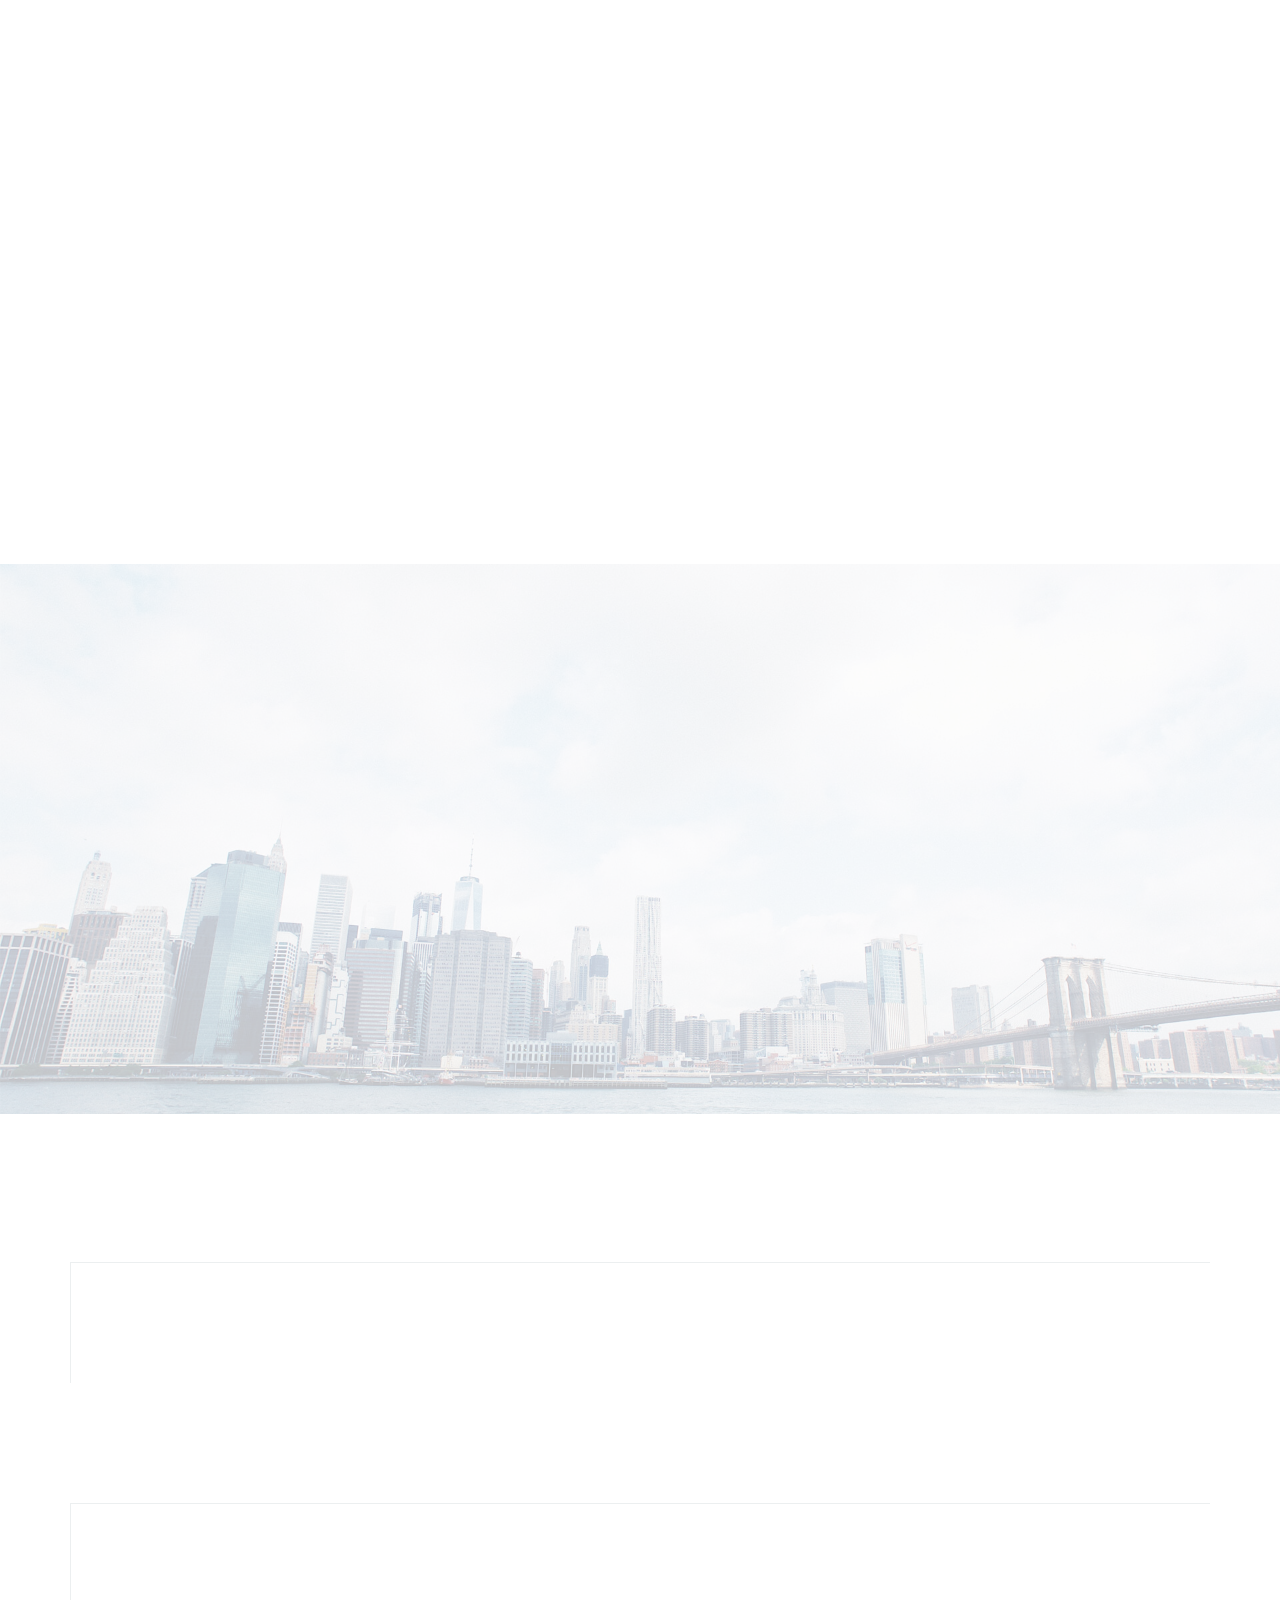
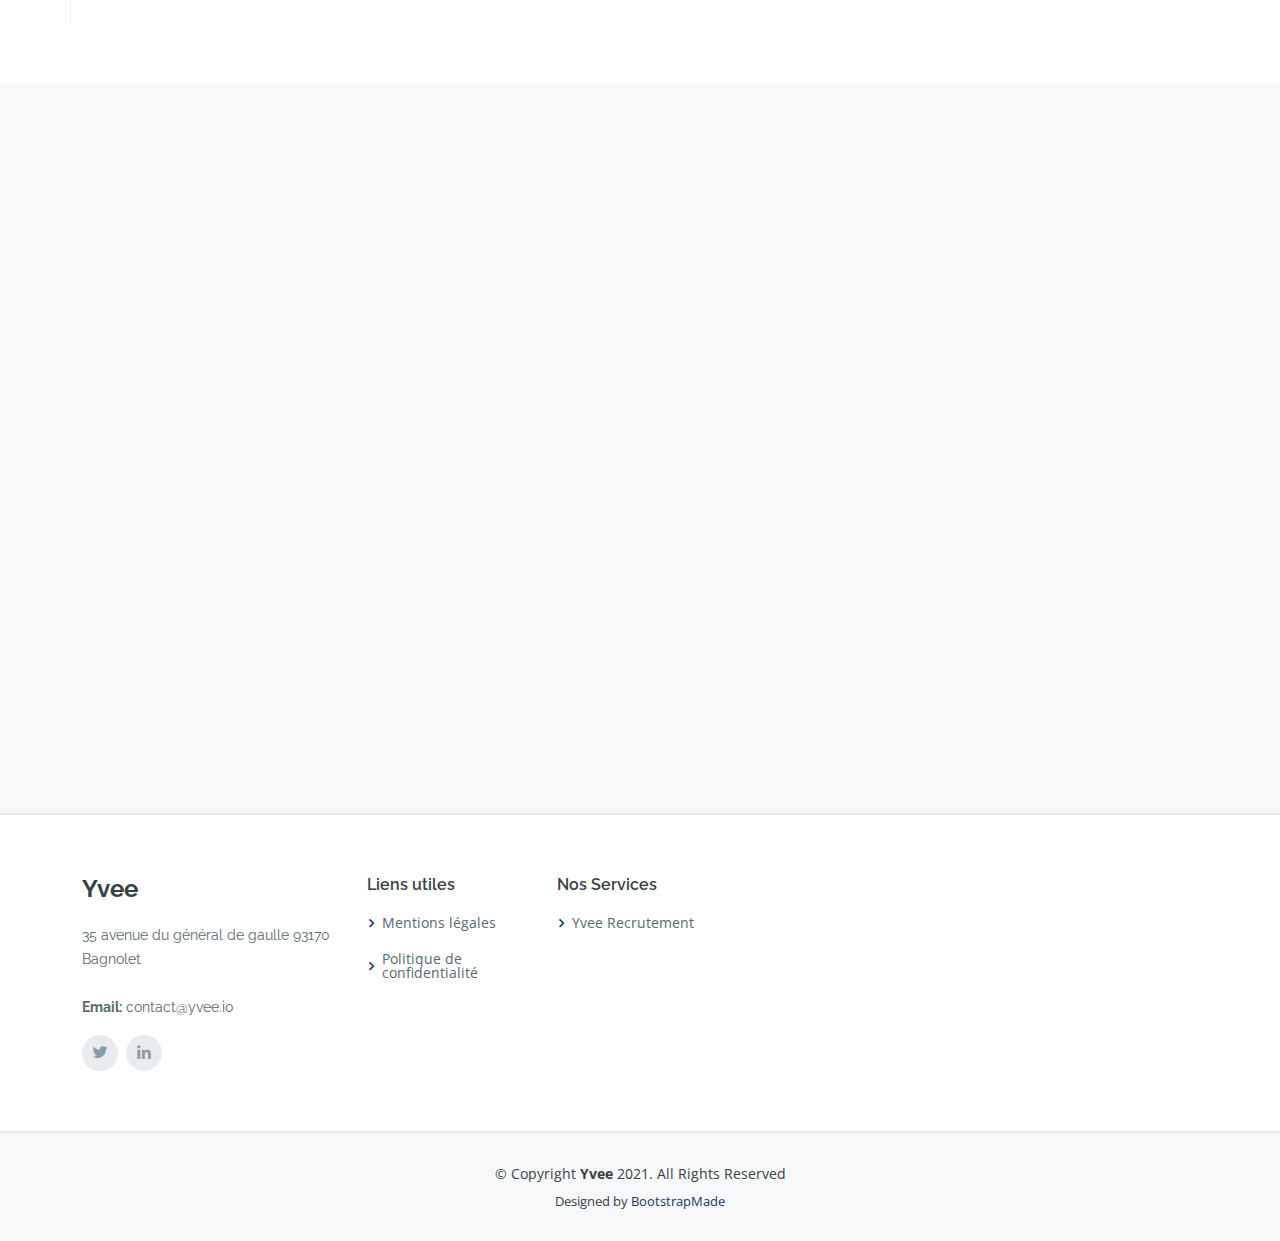
==== commit 9ef92cbe: "section ecoles / recruteurs" ====
--- a/index.html
+++ b/index.html
@@ -151,57 +151,60 @@
 
             <div class="section-title" data-aos="fade-up">
                 <h2>Yvee Recrutement</h2>
-                <p>Une solution pour recruter des collaborateurs juniors en stage ou alternance toute l'année.</p>
+                <p>Une solution tripartite Ecoles x Yvee x Entreprises.</p>
             </div>
 
             <div class="row">
-                <div class="col-md-6 col-lg-3 d-flex align-items-stretch mb-5 mb-lg-0" data-aos="zoom-in">
-                    <div class="icon-box icon-box-blue">
-                        <div class="icon"><i class="bx bx-fingerprint"></i></div>
-                        <h4 class="title"><a href="">Un recrutement spécialisé</a></h4>
-                        <p class="description">Des offres de stage/alternance dans les métiers de la tech et du
-                            design.</p>
-                    </div>
-                </div>
-
-                <div class="col-md-6 col-lg-3 d-flex align-items-stretch mb-5 mb-lg-0" data-aos="zoom-in"
-                     data-aos-delay="100">
-                    <div class="icon-box icon-box-cyan">
-                        <div class="icon"><i class="bx bx-target-lock"></i></div>
-                        <h4 class="title"><a href="">Candidats pré-qualifiés</a></h4>
-                        <p class="description">Temps de sourcing et traitement de CV réduits grâce à notre sélection
-                            personnalisée de profils qualifiés pour votre offre.
-                        </p>
-                    </div>
-                </div>
-
-                <div class="col-md-6 col-lg-3 d-flex align-items-stretch mb-5 mb-lg-0" data-aos="zoom-in"
-                     data-aos-delay="200">
-                    <div class="icon-box icon-box-blue">
-                        <div class="icon"><i class="bx bx-rocket"></i></div>
-                        <h4 class="title"><a href="">Mise en lumière des potentiels de candidats junior</a></h4>
-                        <p class="description">Les projets réalisés et le CV vidéo vous donnent une vision plus globale
-                            du candidat.</p>
-                    </div>
-                </div>
-
-                <div class="col-md-6 col-lg-3 d-flex align-items-stretch mb-5 mb-lg-0" data-aos="zoom-in"
-                     data-aos-delay="300">
-                    <div class="icon-box icon-box-cyan">
-                        <div class="icon"><i class="bx bx-happy"></i></div>
-                        <h4 class="title"><a href="">Accompagnement sur-mesure</a></h4>
-                        <p class="description">Un échange personnalisé avec un consultant yvee sur vos process pour
-                            finaliser le recrutement et démarrer l'onboarding.
-
-                        </p>
-                    </div>
-                </div>
-
-            </div>
-            <div class="col mt-5 text-center ">
-                <a href="https://docs.google.com/forms/d/e/1FAIpQLSfxrQLDkeY4fms5GptoAN6YSSeOJVeWlx49UtjHKPK3FLew0g/viewform"
-                   class="btn-get-started scrollto">Démarrer mon recrutement</a>
-            </div>
+                <div class="col-md-12 col-lg-6 p-2">
+                    <div class=" icon-box icon-box-cyan rounded-0 p-4">
+                        <h3 class="text-center mb-5">Ecoles de formation</h3>
+                        <div class="d-flex align-items-stretch mb-5 mb-lg-0" data-aos="zoom-in">
+                            <div class="row">
+                                <div class="col-lg-6">
+                                    <div class="icon"><i class="bx bx-fingerprint"></i></div>
+                                    <h4 class="title"><a href="">Booster l'employabilité</a></h4>
+                                    <p class="description">de vos apprenants. Donnez-leur toutes les chances de réussir.</p>
+                                </div>
+                                <div class="col-lg-6">
+                                    <div class="icon"><i class="bx bx-target-lock"></i></div>
+                                    <h4 class="title"><a href="">Augmentez vos taux d'insertion</a></h4>
+                                    <p class="description">et l'attractivité de votre offre de formation.</p>
+                                </div>
+
+                            </div>
+                        </div>
+                        <div class="col mt-5 text-center ">
+                            <a href="https://docs.google.com/forms/d/e/1FAIpQLSfxrQLDkeY4fms5GptoAN6YSSeOJVeWlx49UtjHKPK3FLew0g/viewform"
+                            class="btn-get-started scrollto">Booster mes étudiants</a>
+                        </div>
+                    </div>
+                </div>
+                <div class="col-md-12 col-lg-6 p-2">
+                    <div class=" icon-box icon-box-blue rounded-0 p-4">
+                        <h3 class="text-center mb-5">Recruteurs</h3>
+                        <div class="d-flex align-items-stretch mb-5 mb-lg-0" data-aos="zoom-in">
+                            <div class="row">
+                                <div class="col-lg-6">
+                                  <div class="icon"><i class="bx bx-rocket"></i></div>
+                                    <h4 class="title"><a href="">Candidats pré-qualifiés</a></h4>
+                                    <p class="description">Temps de sourcing et traitement de CV réduits grâce à notre sélection personnalisée de profils qualifiés pour votre offre.</p>
+                                </div>
+                                <div class="col-lg-6">
+                                    <div class="icon"><i class="bx bx-happy"></i></div>
+                                    <h4 class="title"><a href="">Accompagnement sur-mesure</a></h4>
+                                    <p class="description">Un échange personnalisé avec un consultant yvee sur vos process pour
+                                        finaliser le recrutement et démarrer l'onboarding.
+                                    </p>
+                                </div>
+
+                            </div>
+                        </div>
+                        <div class="col mt-5 text-center ">
+                            <a href="https://docs.google.com/forms/d/e/1FAIpQLSfxrQLDkeY4fms5GptoAN6YSSeOJVeWlx49UtjHKPK3FLew0g/viewform"
+                            class="btn-get-started scrollto">Recruter avec Yvee</a>
+                        </div>
+                    </div>
+                </div>
         </div>
 
 
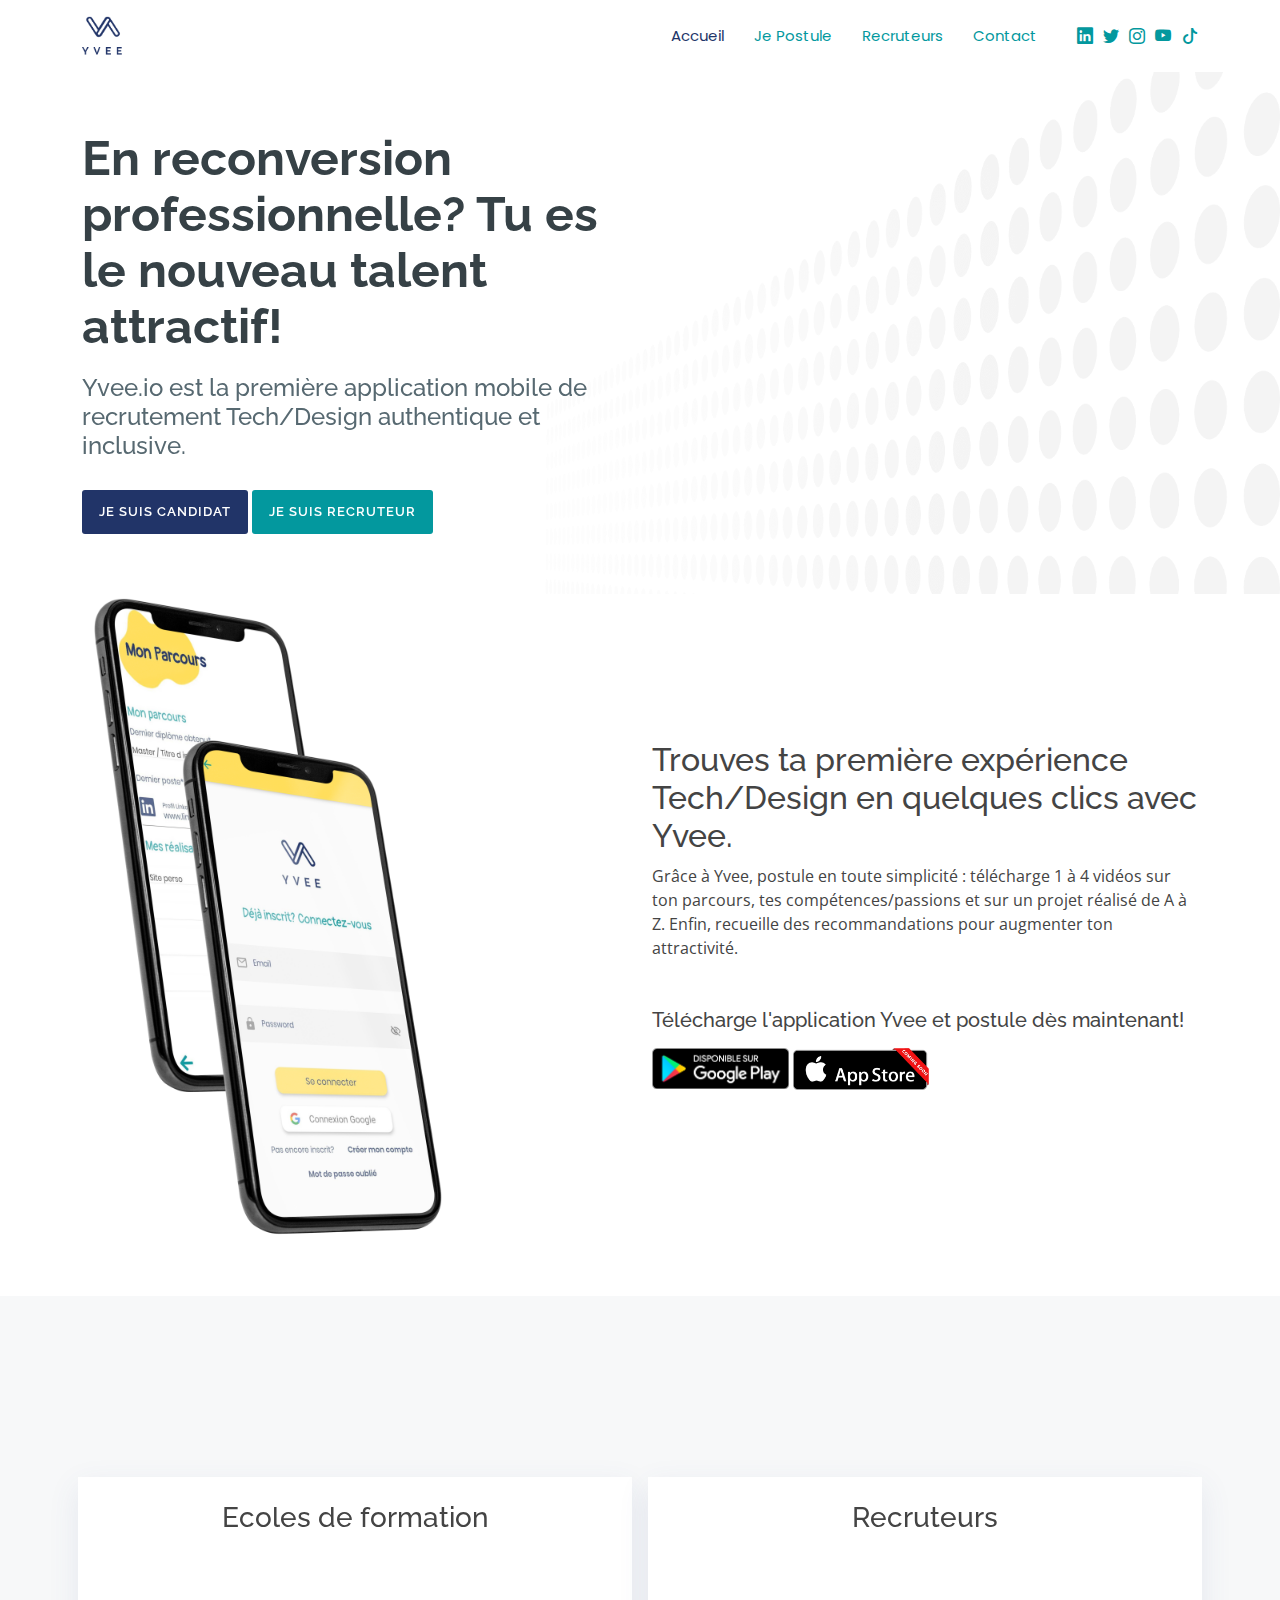
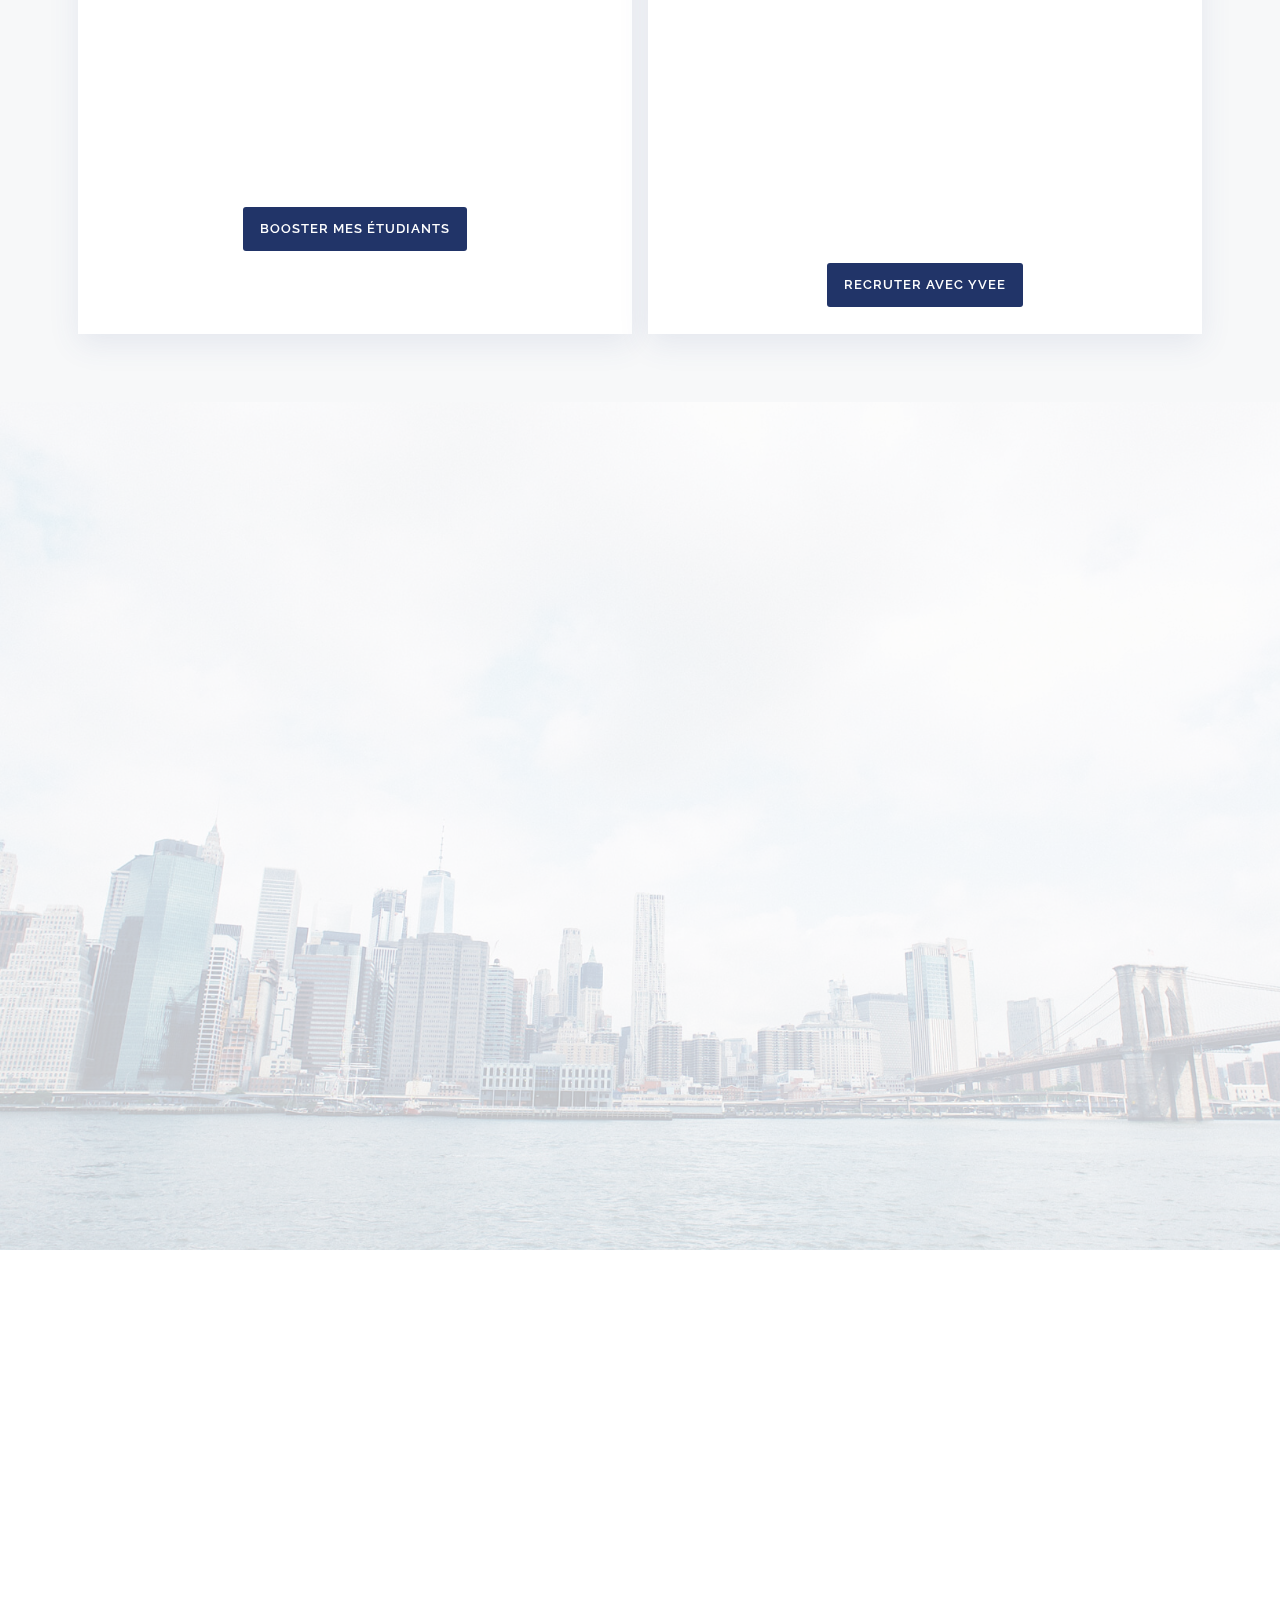
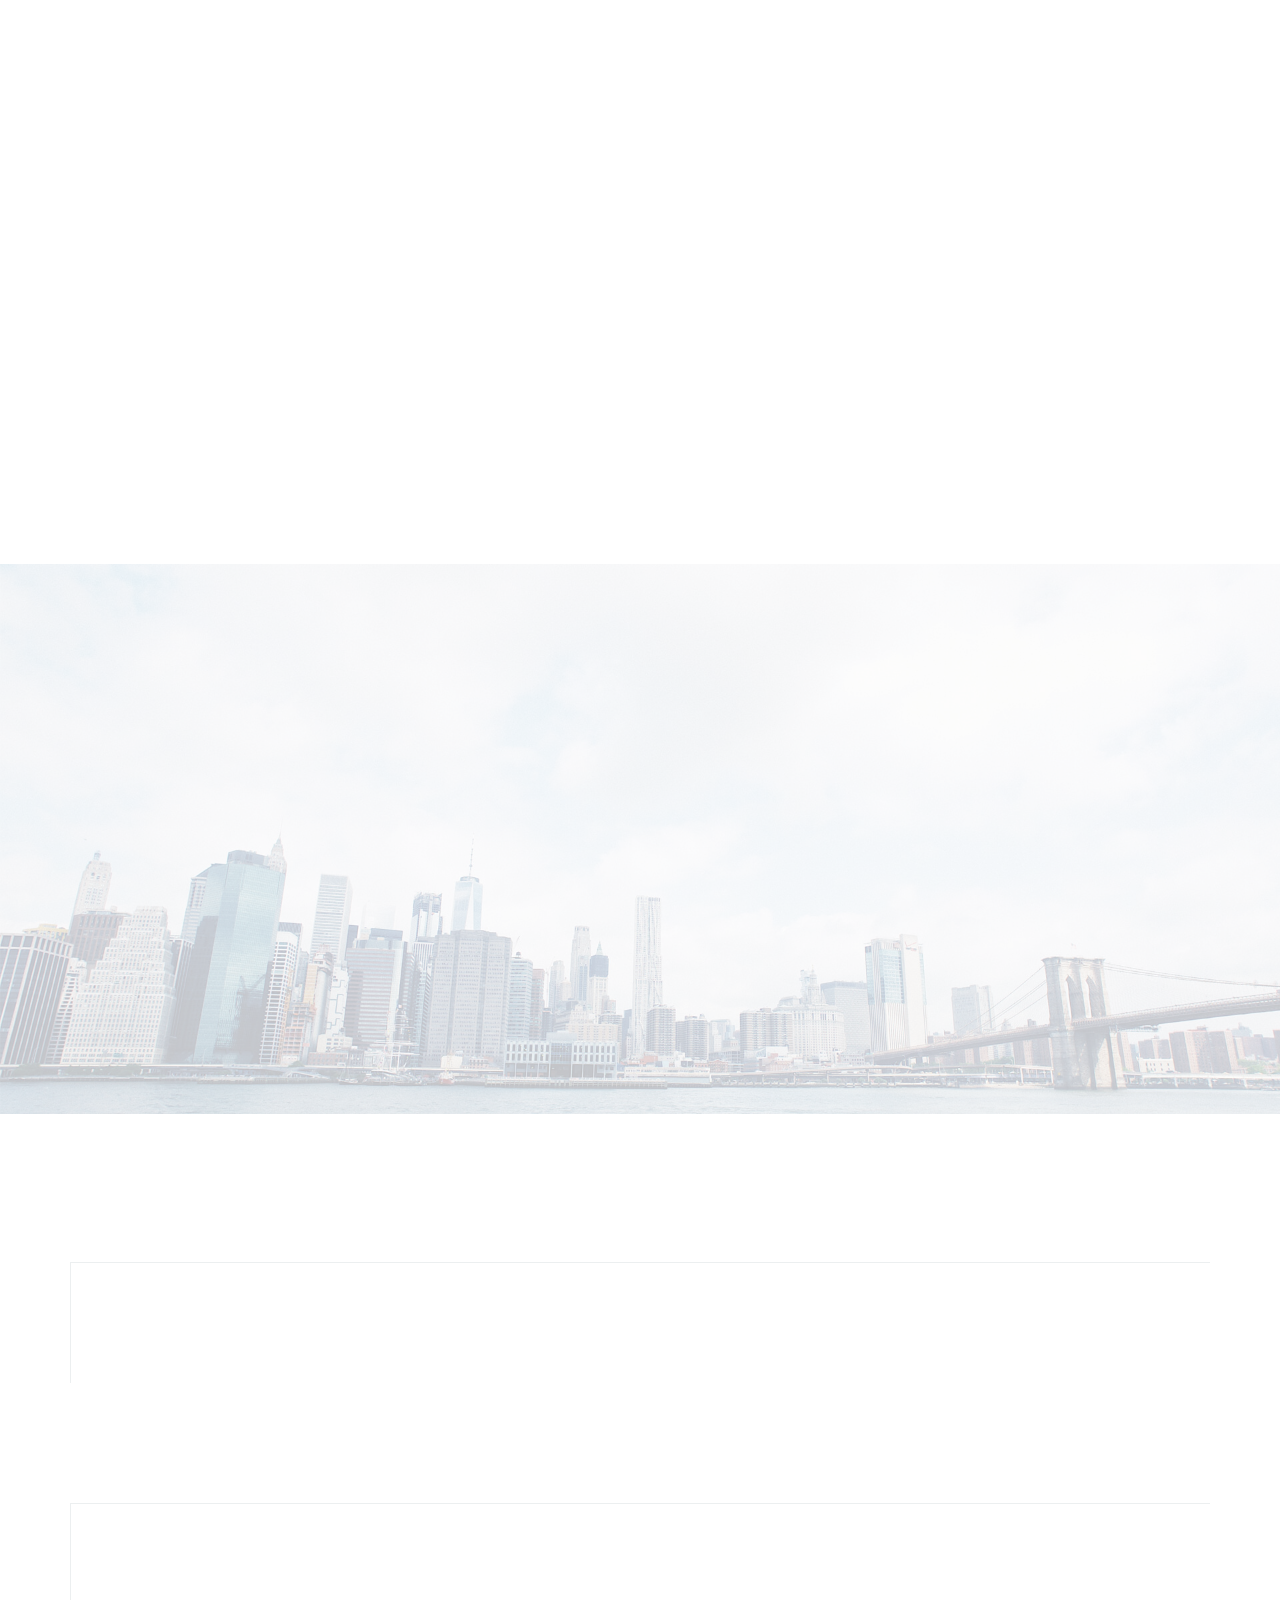
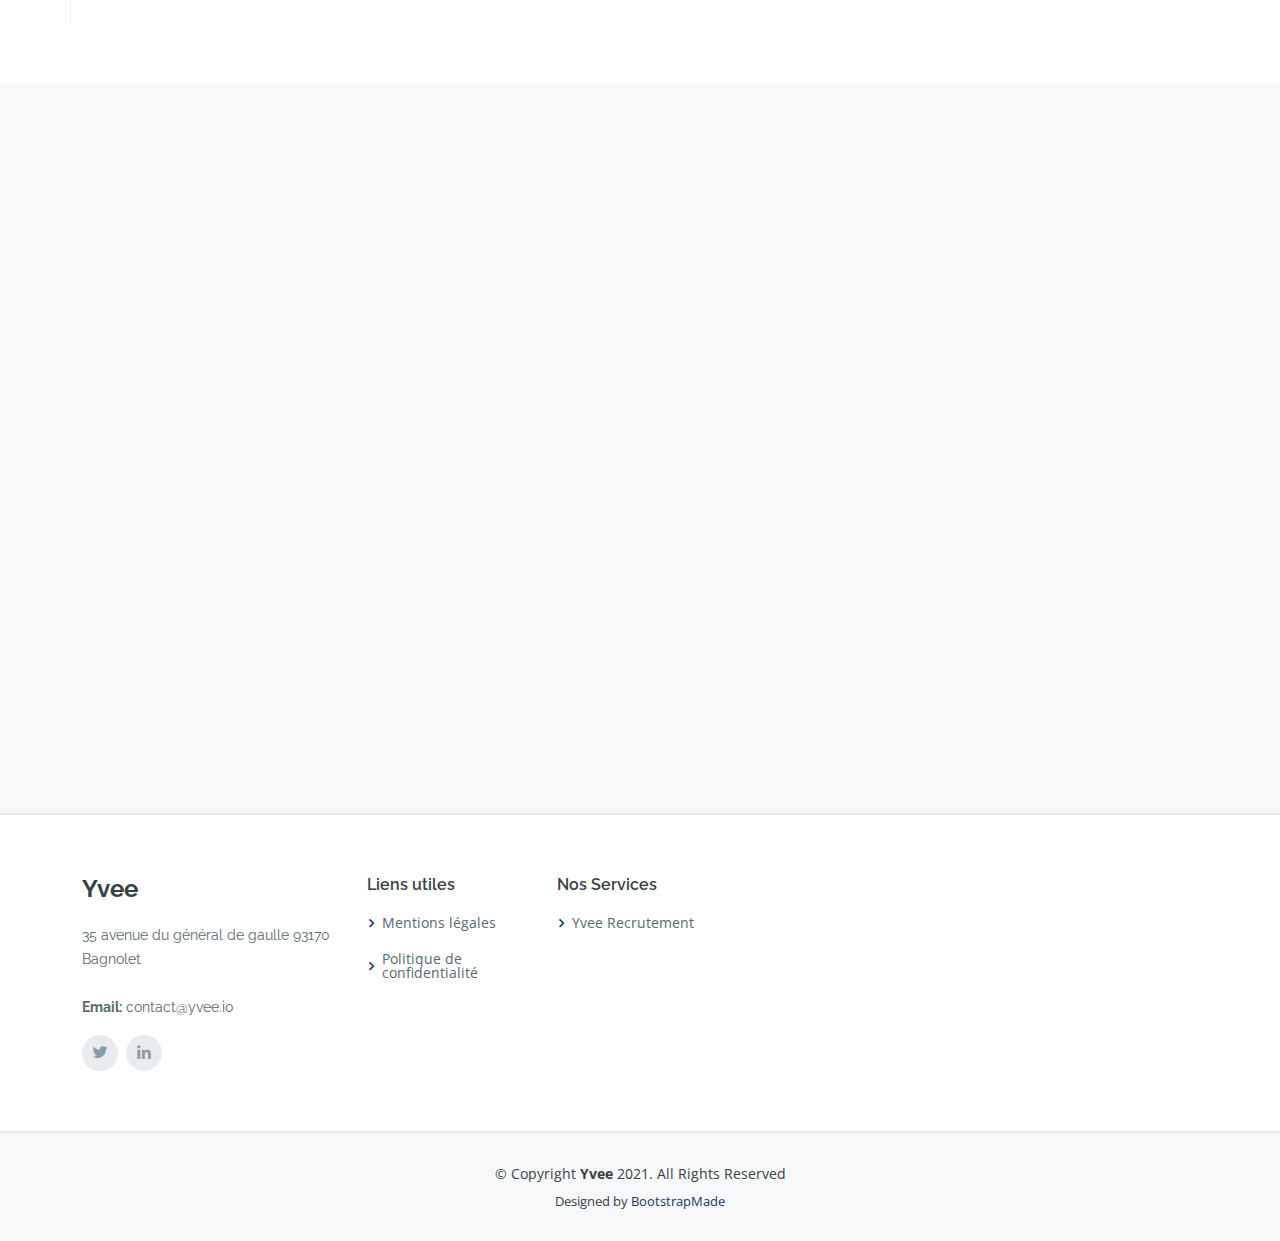
==== commit 5b5b9255: "video in hero" ====
--- a/index.html
+++ b/index.html
@@ -104,8 +104,8 @@
                     </div>
                 </div>
             </div>
-            <div class="col-lg-6 order-1 order-lg-2 hero-img" data-aos="fade-left">
-                <img src="assets/img/hero-img.png" class="img-fluid" alt="">
+            <div class="col-lg-6 order-1 order-lg-2 embed-responsive embed-responsive-16by9">
+                <iframe class="embed-responsive-item w-100 h-100" src="https://www.youtube.com/embed/zpOULjyy-n8?rel=0" allowfullscreen></iframe>
             </div>
         </div>
     </div>
@@ -156,7 +156,7 @@
 
             <div class="row">
                 <div class="col-md-12 col-lg-6 p-2">
-                    <div class=" icon-box icon-box-cyan rounded-0 p-4">
+                    <div class=" icon-box icon-box-cyan rounded-0 p-4 h-100">
                         <h3 class="text-center mb-5">Ecoles de formation</h3>
                         <div class="d-flex align-items-stretch mb-5 mb-lg-0" data-aos="zoom-in">
                             <div class="row">
@@ -173,7 +173,7 @@
 
                             </div>
                         </div>
-                        <div class="col mt-5 text-center ">
+                        <div class="col mt-5 text-center">
                             <a href="https://docs.google.com/forms/d/e/1FAIpQLSfxrQLDkeY4fms5GptoAN6YSSeOJVeWlx49UtjHKPK3FLew0g/viewform"
                             class="btn-get-started scrollto">Booster mes étudiants</a>
                         </div>
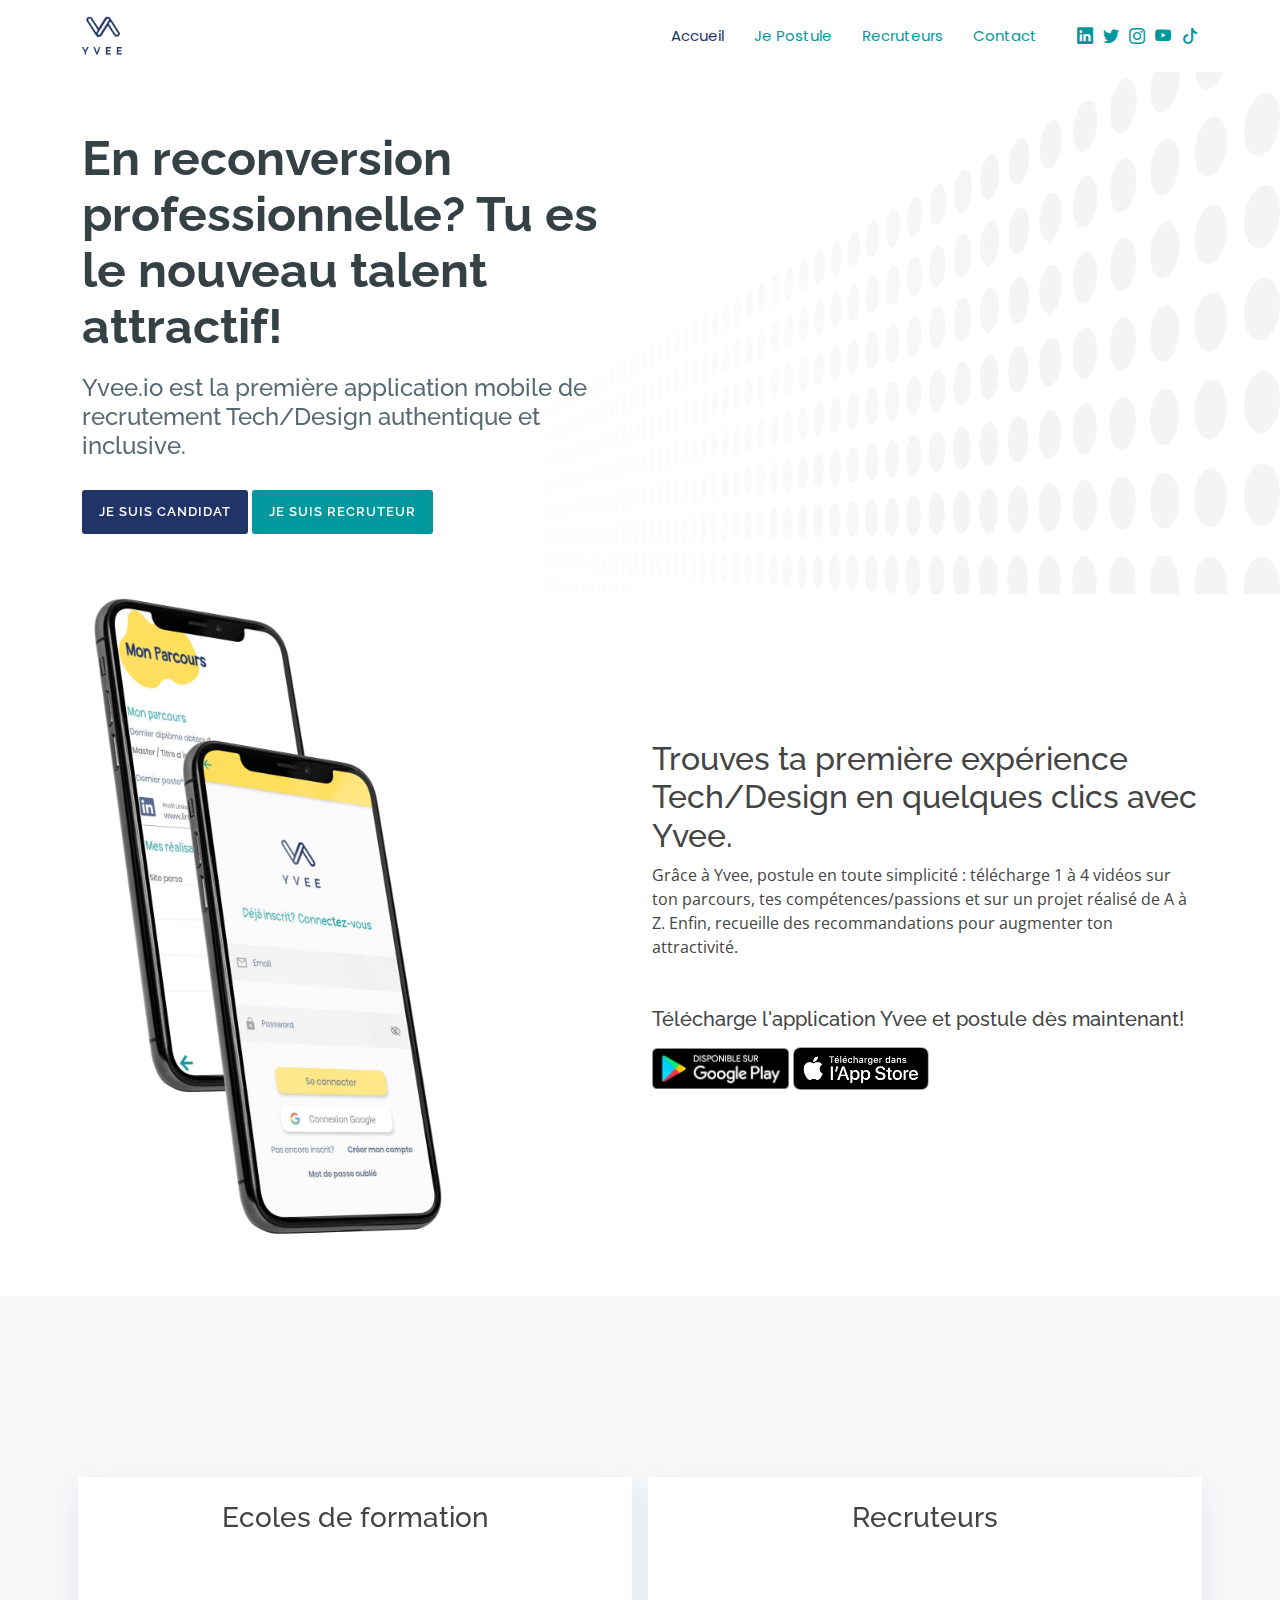
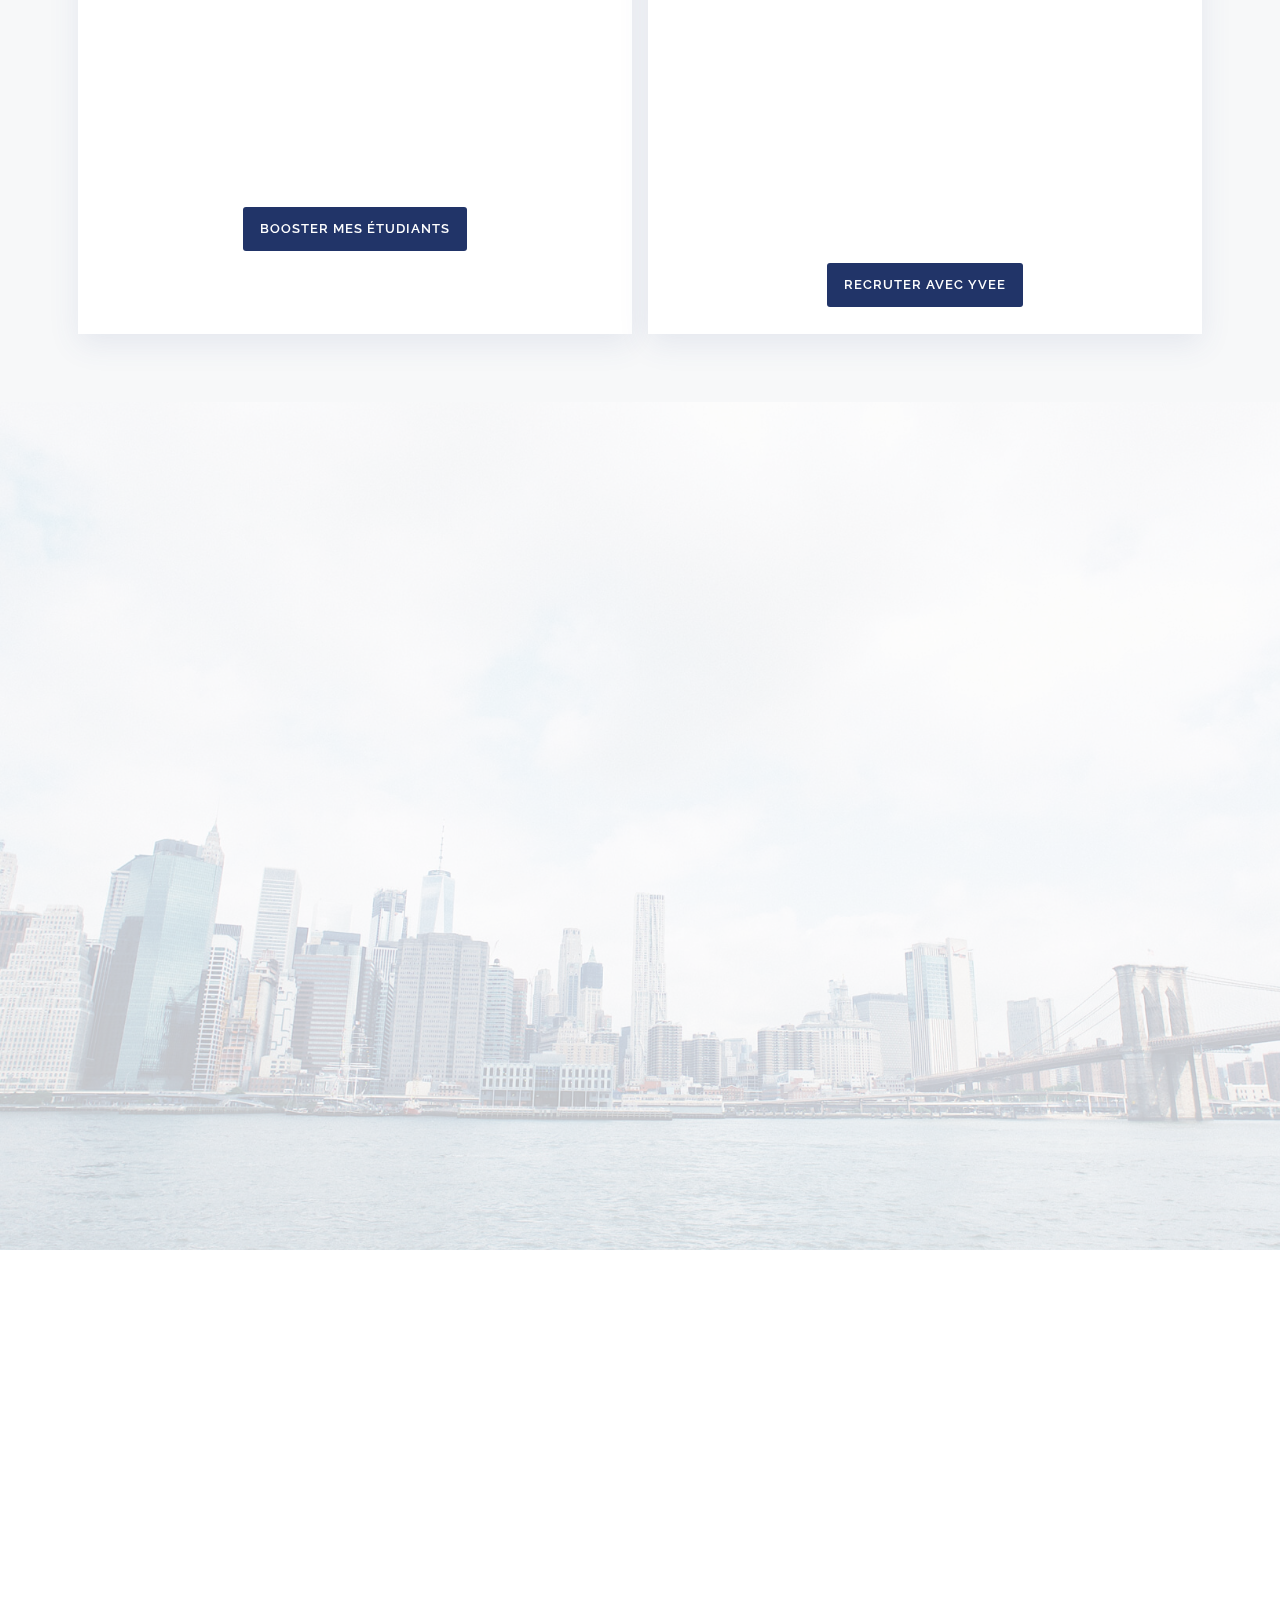
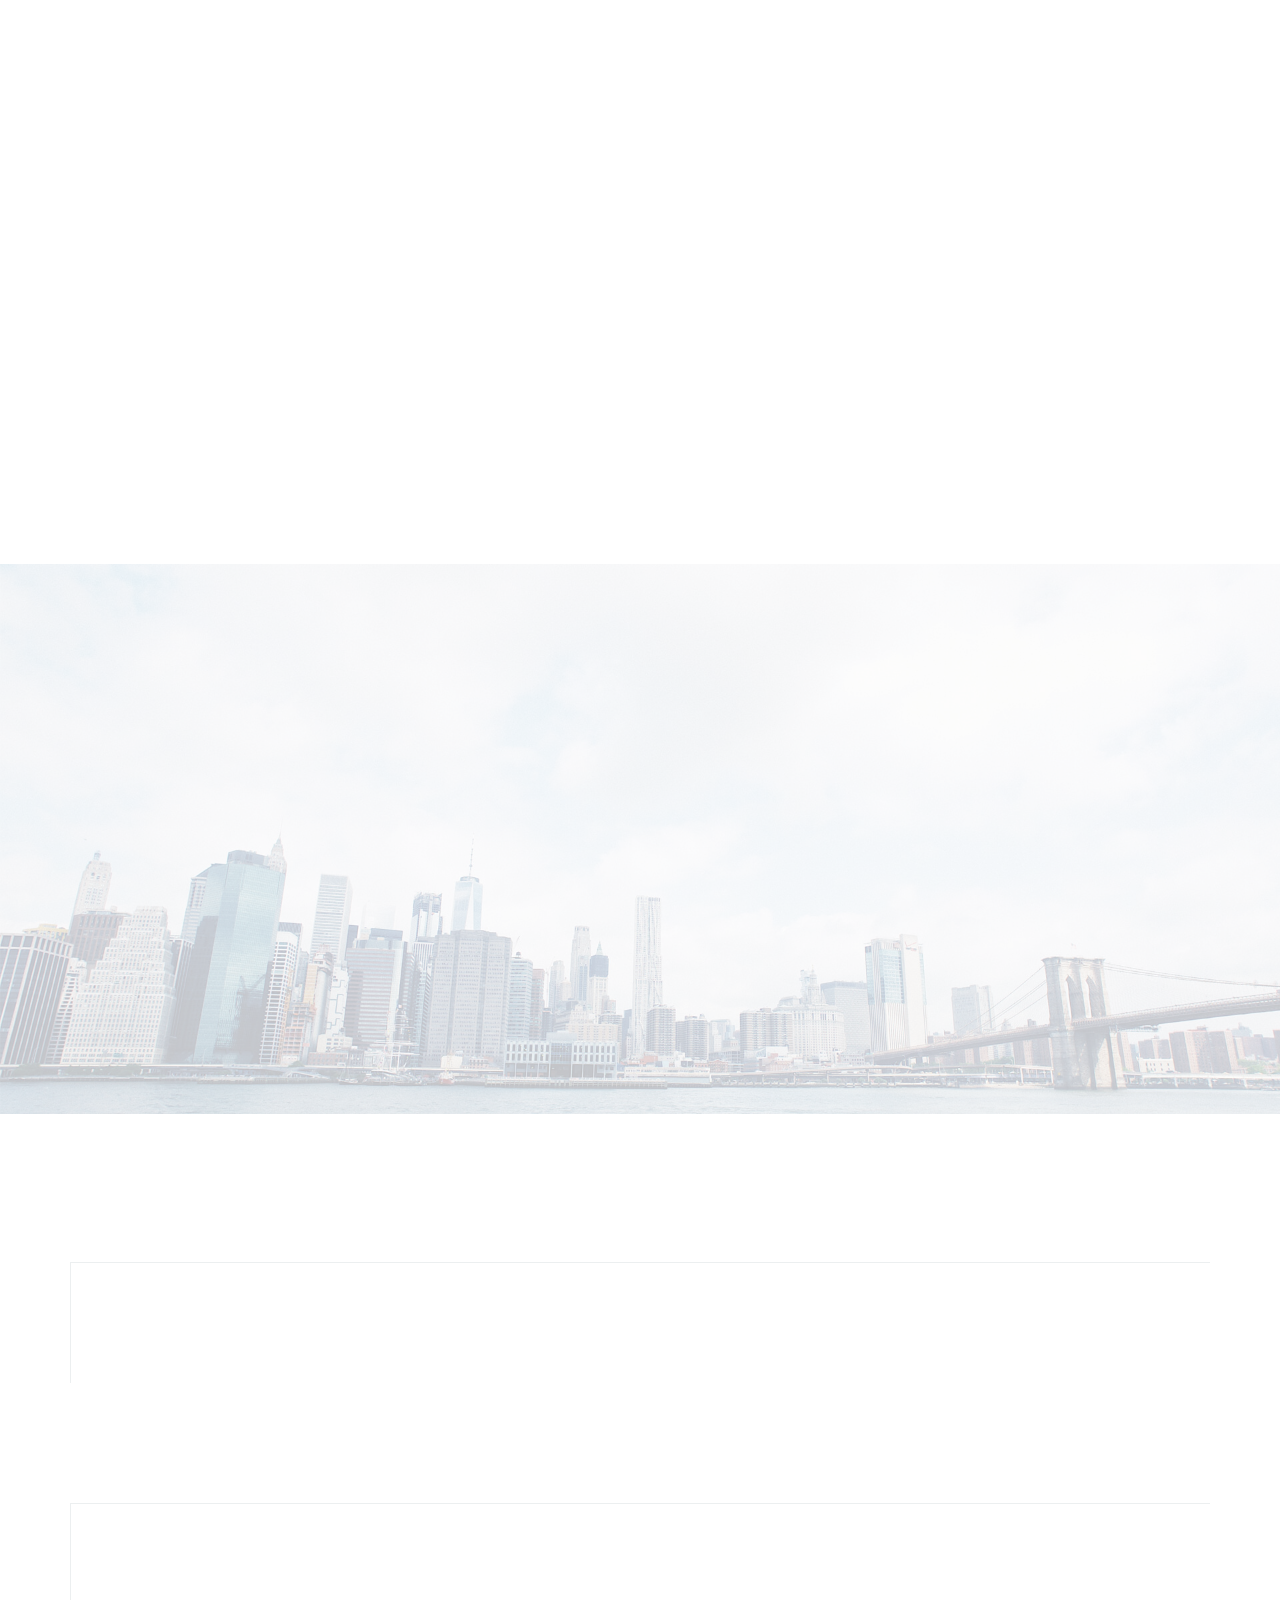
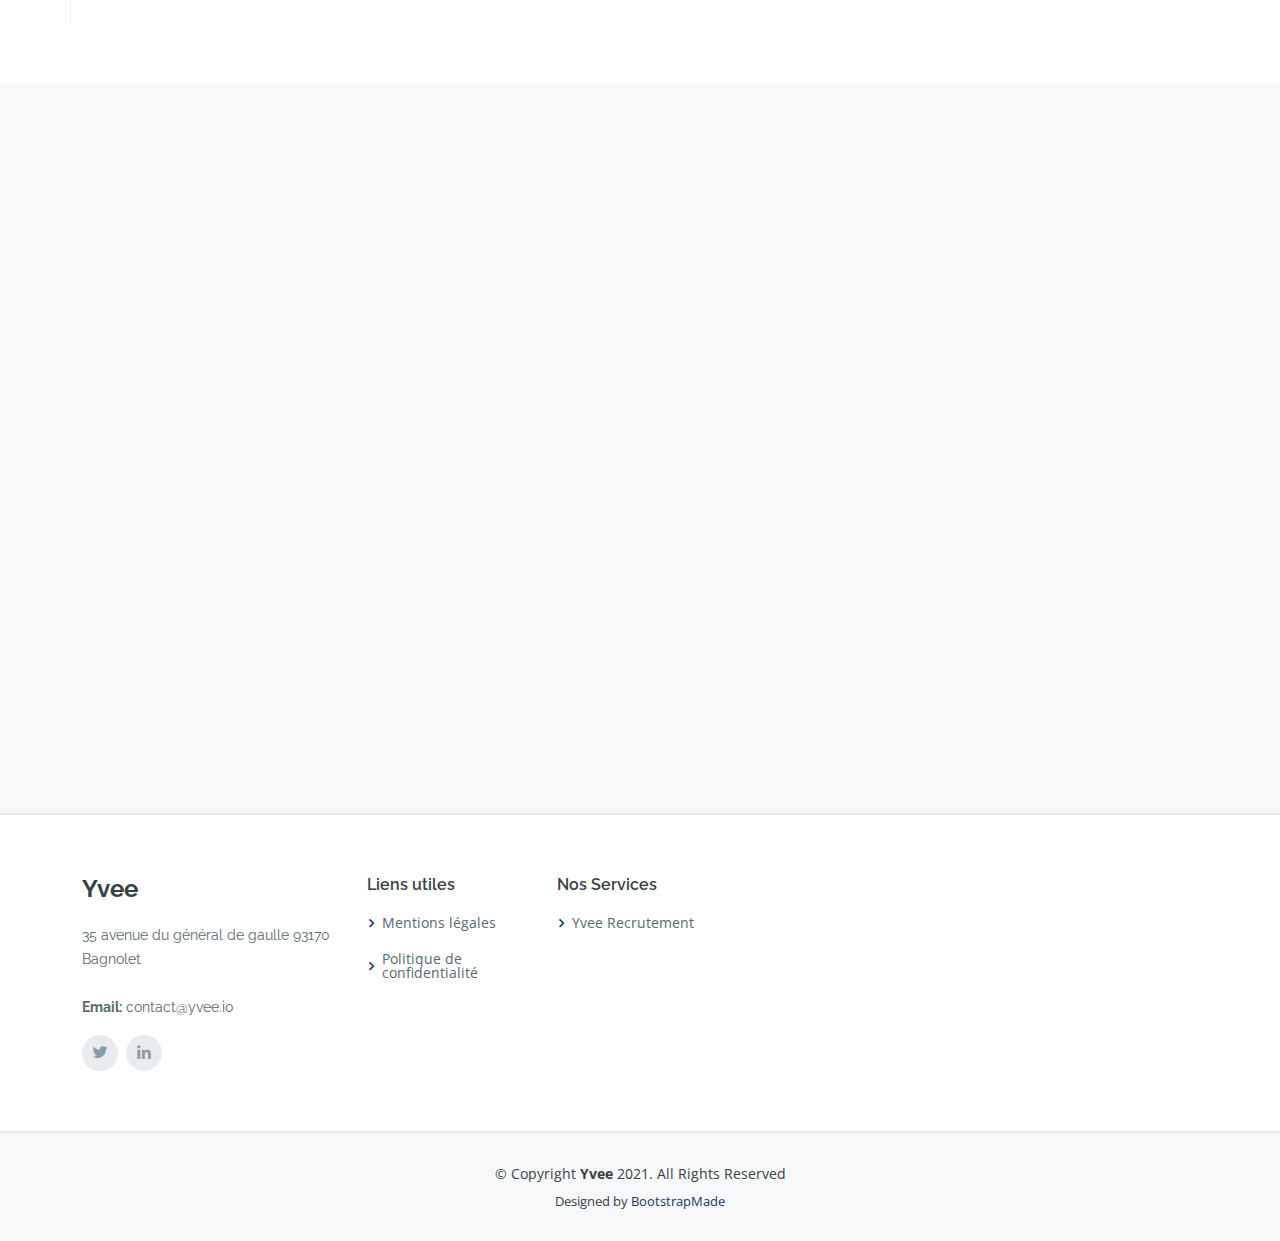
==== commit fe014a08: "maj liens telechargement et logo" ====
--- a/index.html
+++ b/index.html
@@ -105,7 +105,7 @@
                 </div>
             </div>
             <div class="col-lg-6 order-1 order-lg-2 embed-responsive embed-responsive-16by9">
-                <iframe class="embed-responsive-item w-100 h-100" src="https://www.youtube.com/embed/zpOULjyy-n8?rel=0" allowfullscreen></iframe>
+                <iframe class="embed-responsive-item w-100 h-100" src="https://www.youtube.com/embed/y4e7PUXupXI?rel=0" allowfullscreen></iframe>
             </div>
         </div>
     </div>
@@ -133,7 +133,7 @@
                         <h5>Télécharge l'application Yvee et postule dès maintenant!</h5>
                         <p></p>
                         <a href="https://play.google.com/store/apps/details?id=com.flutterflow.yvee&hl=fr&gl=US" target="_blank"><img src="assets/img/google-play-badge.png" class="img-fluid" alt="" width="25%"></a>
-                        <img src="assets/img/apple-store-badge_coming_soon.png" class="img-fluid" alt="" width="25%">
+                        <a href="https://apps.apple.com/fr/app/yvee/id1591625465" target="_blank"><img src="assets/img/apple-store-badge.png" class="img-fluid" alt="" width="25%"></a>
                     </div>
                 </div>
 
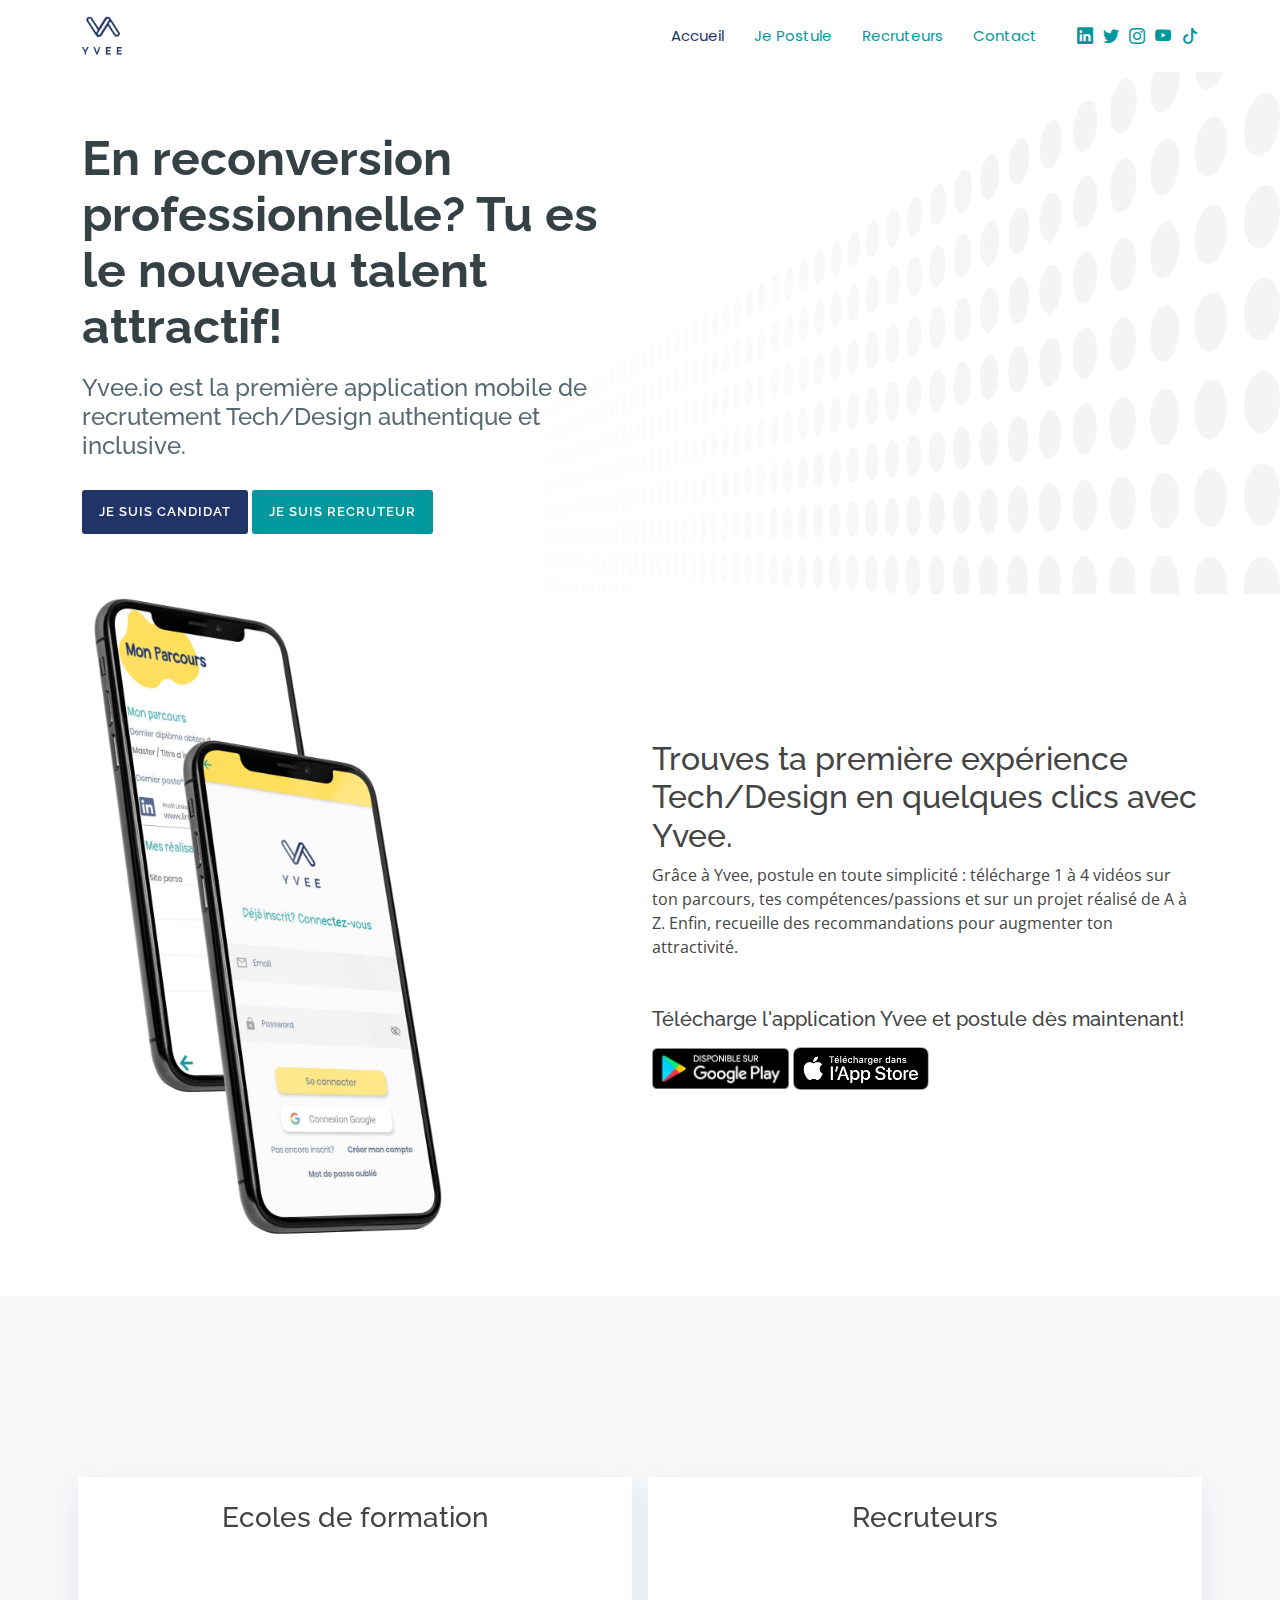
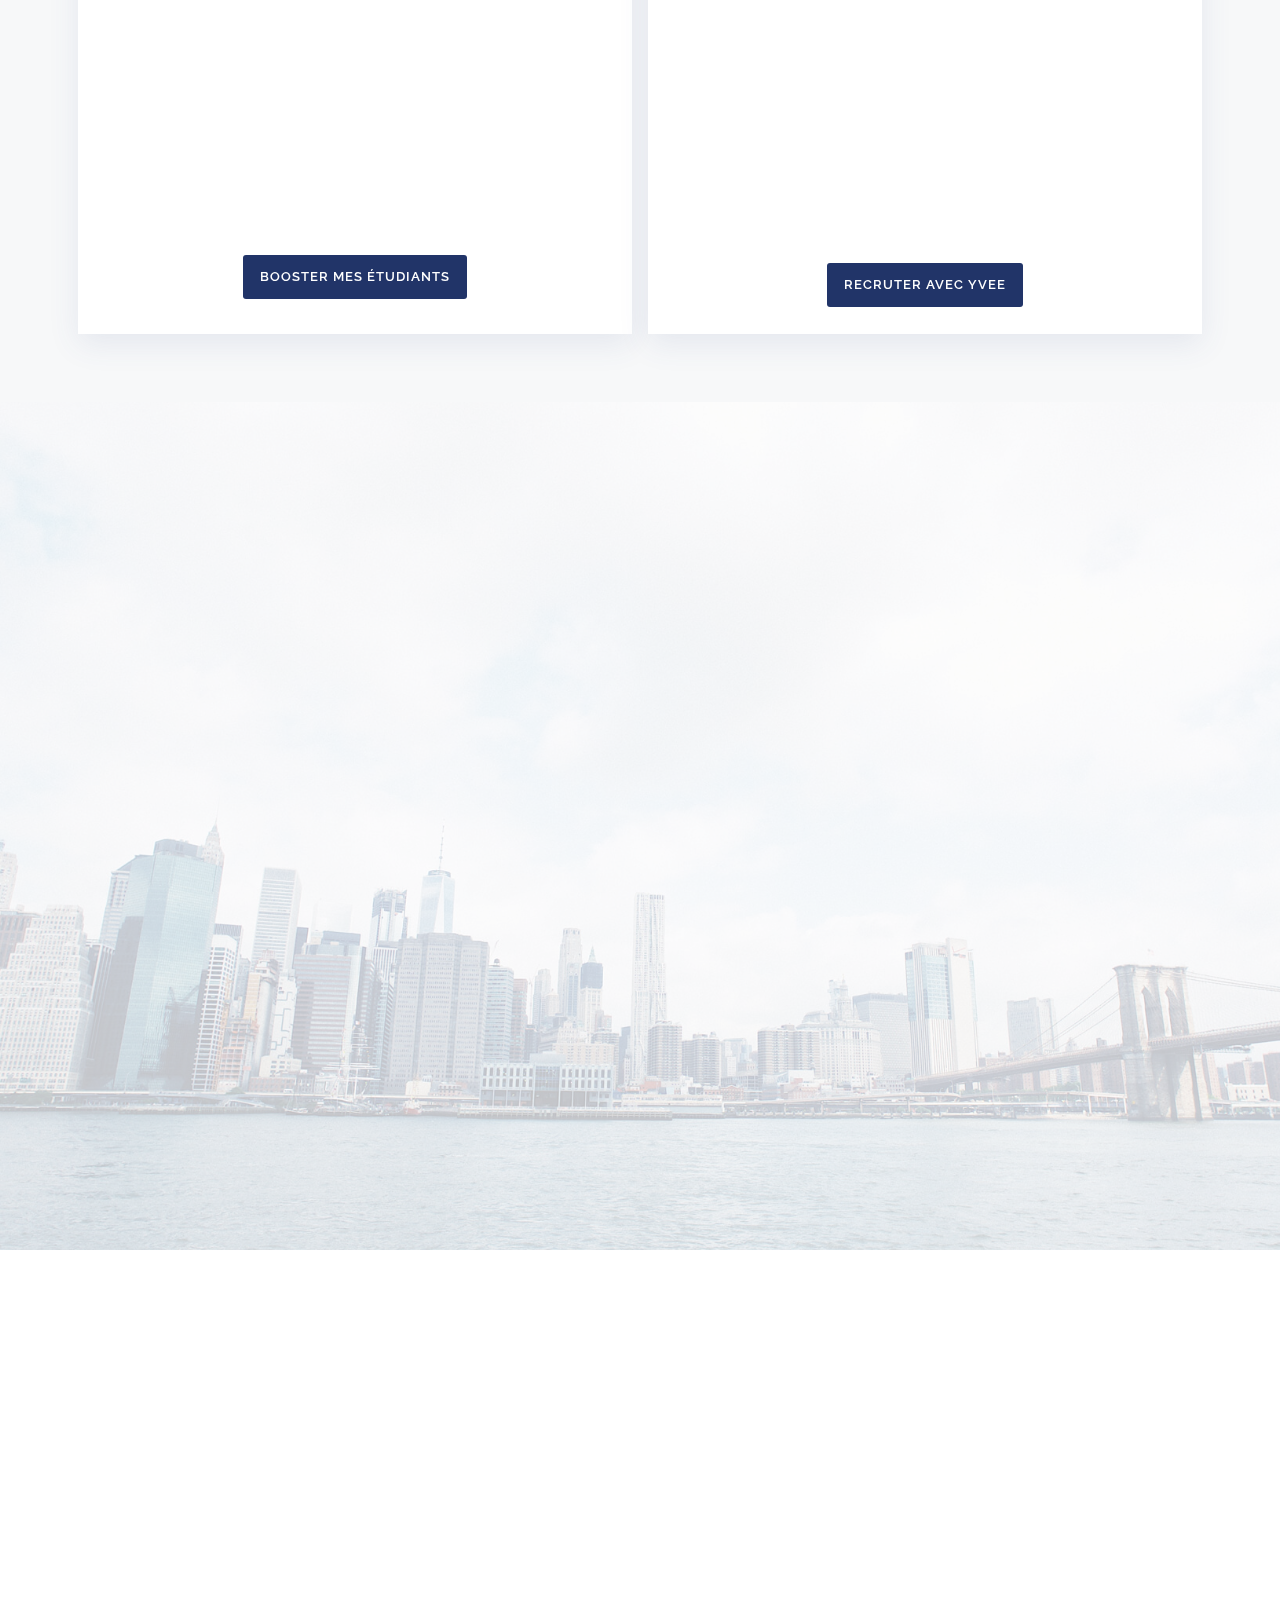
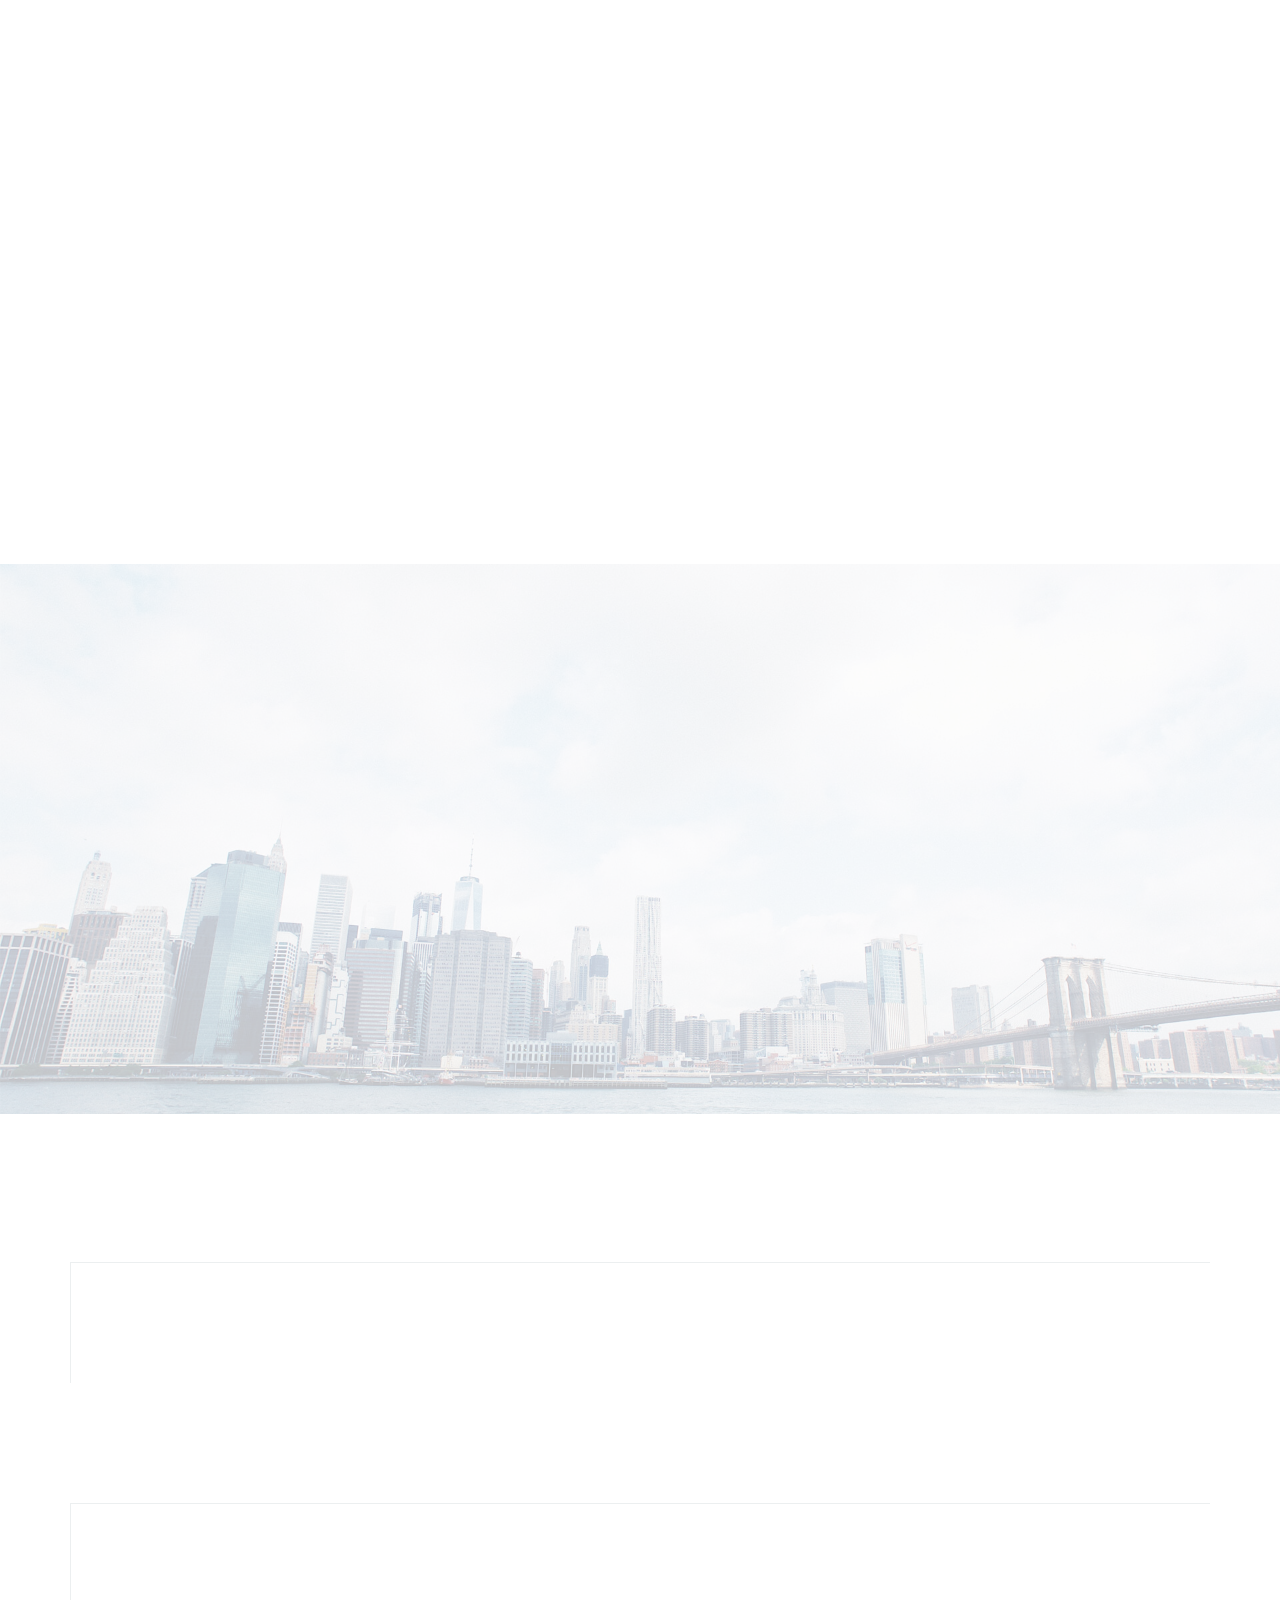
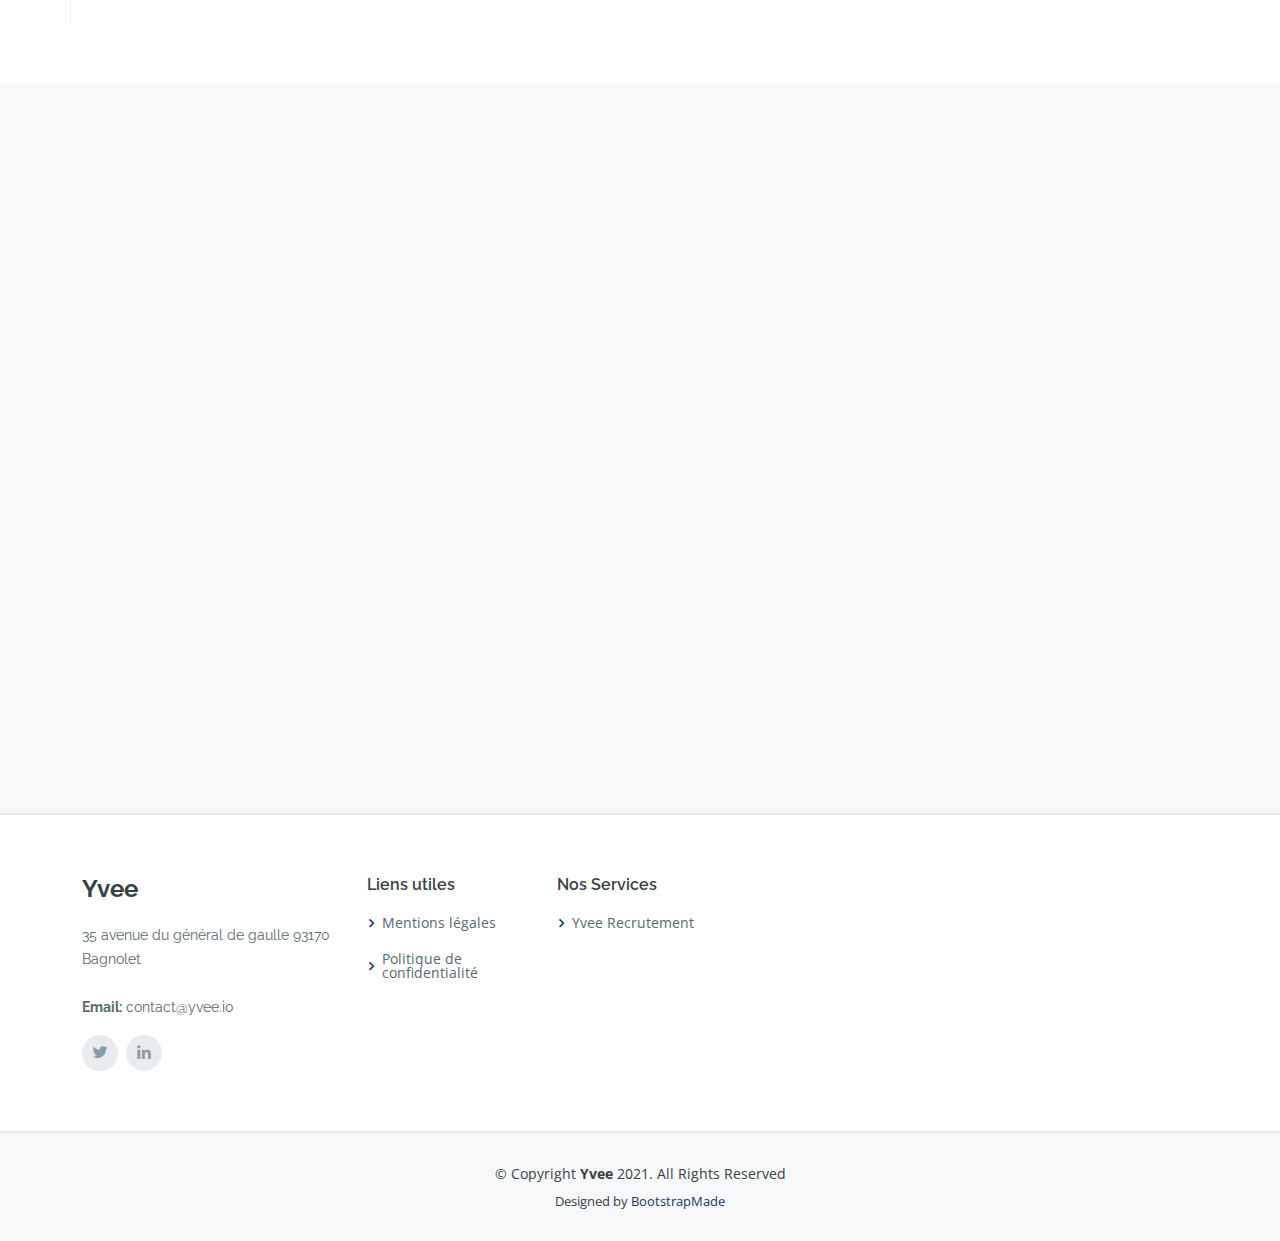
==== commit b1770a2c: "update section ecoles" ====
--- a/index.html
+++ b/index.html
@@ -162,13 +162,13 @@
                             <div class="row">
                                 <div class="col-lg-6">
                                     <div class="icon"><i class="bx bx-fingerprint"></i></div>
-                                    <h4 class="title"><a href="">Booster l'employabilité</a></h4>
-                                    <p class="description">de vos apprenants. Donnez-leur toutes les chances de réussir.</p>
+                                    <h4 class="title"><a href="">Booster l'employabilité de vos apprenants</a></h4>
+                                    <p class="description">Donnez-leur toutes les chances de réussir.</p>
                                 </div>
                                 <div class="col-lg-6">
                                     <div class="icon"><i class="bx bx-target-lock"></i></div>
                                     <h4 class="title"><a href="">Augmentez vos taux d'insertion</a></h4>
-                                    <p class="description">et l'attractivité de votre offre de formation.</p>
+                                    <p class="description">et l'attractivité de votre offre de formation.</p></br></br>
                                 </div>
 
                             </div>
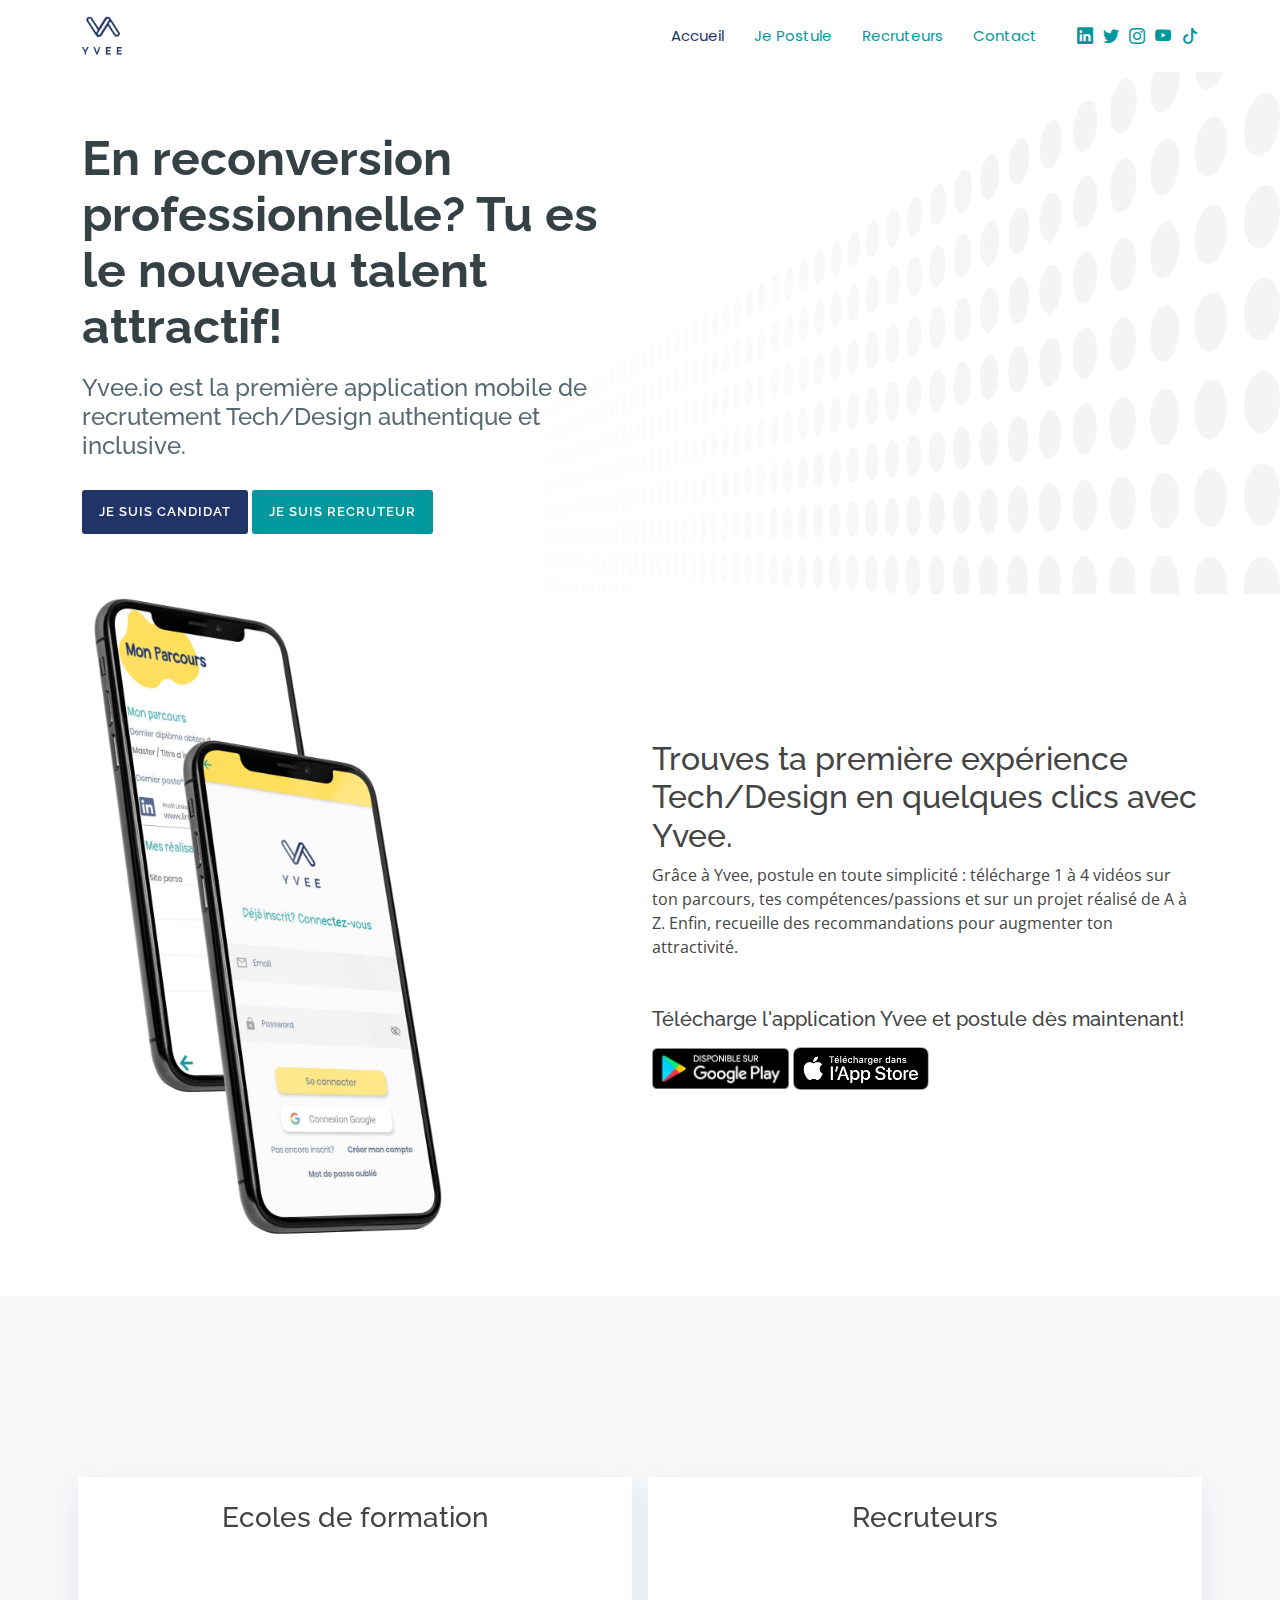
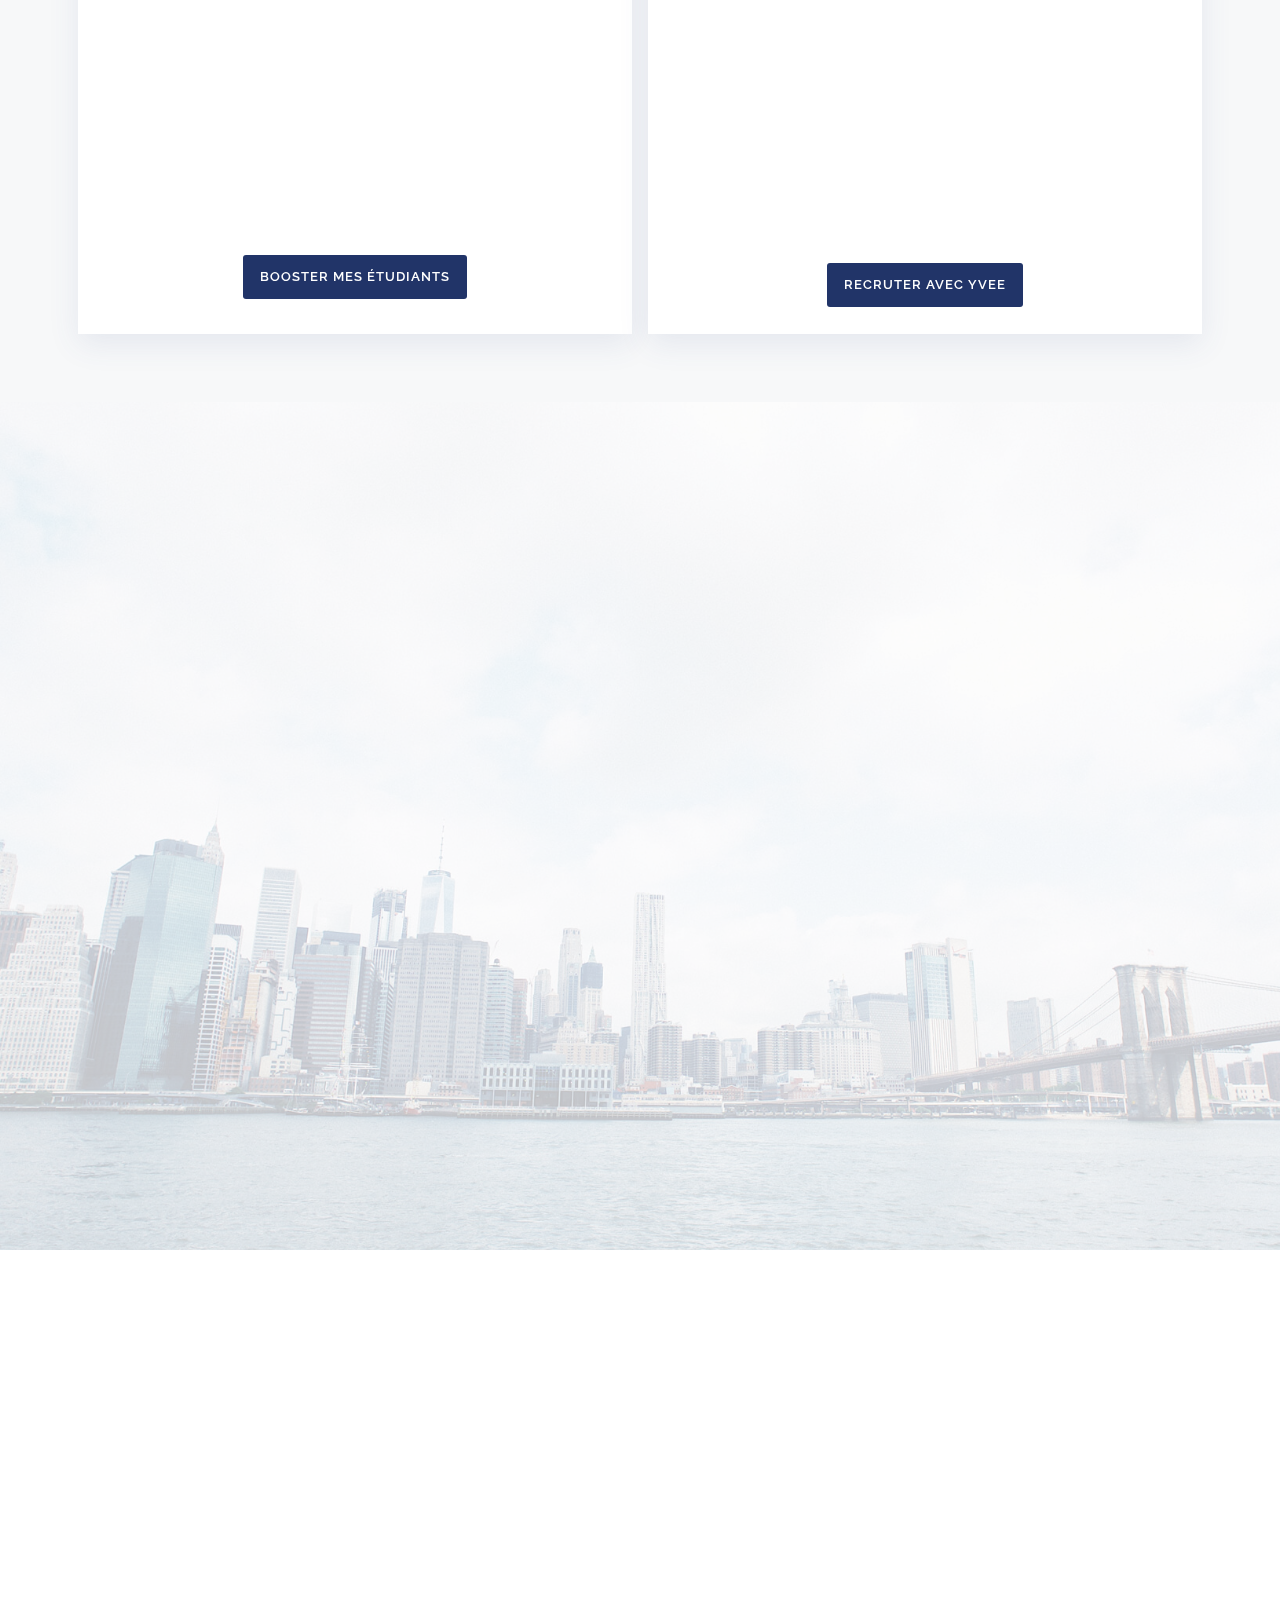
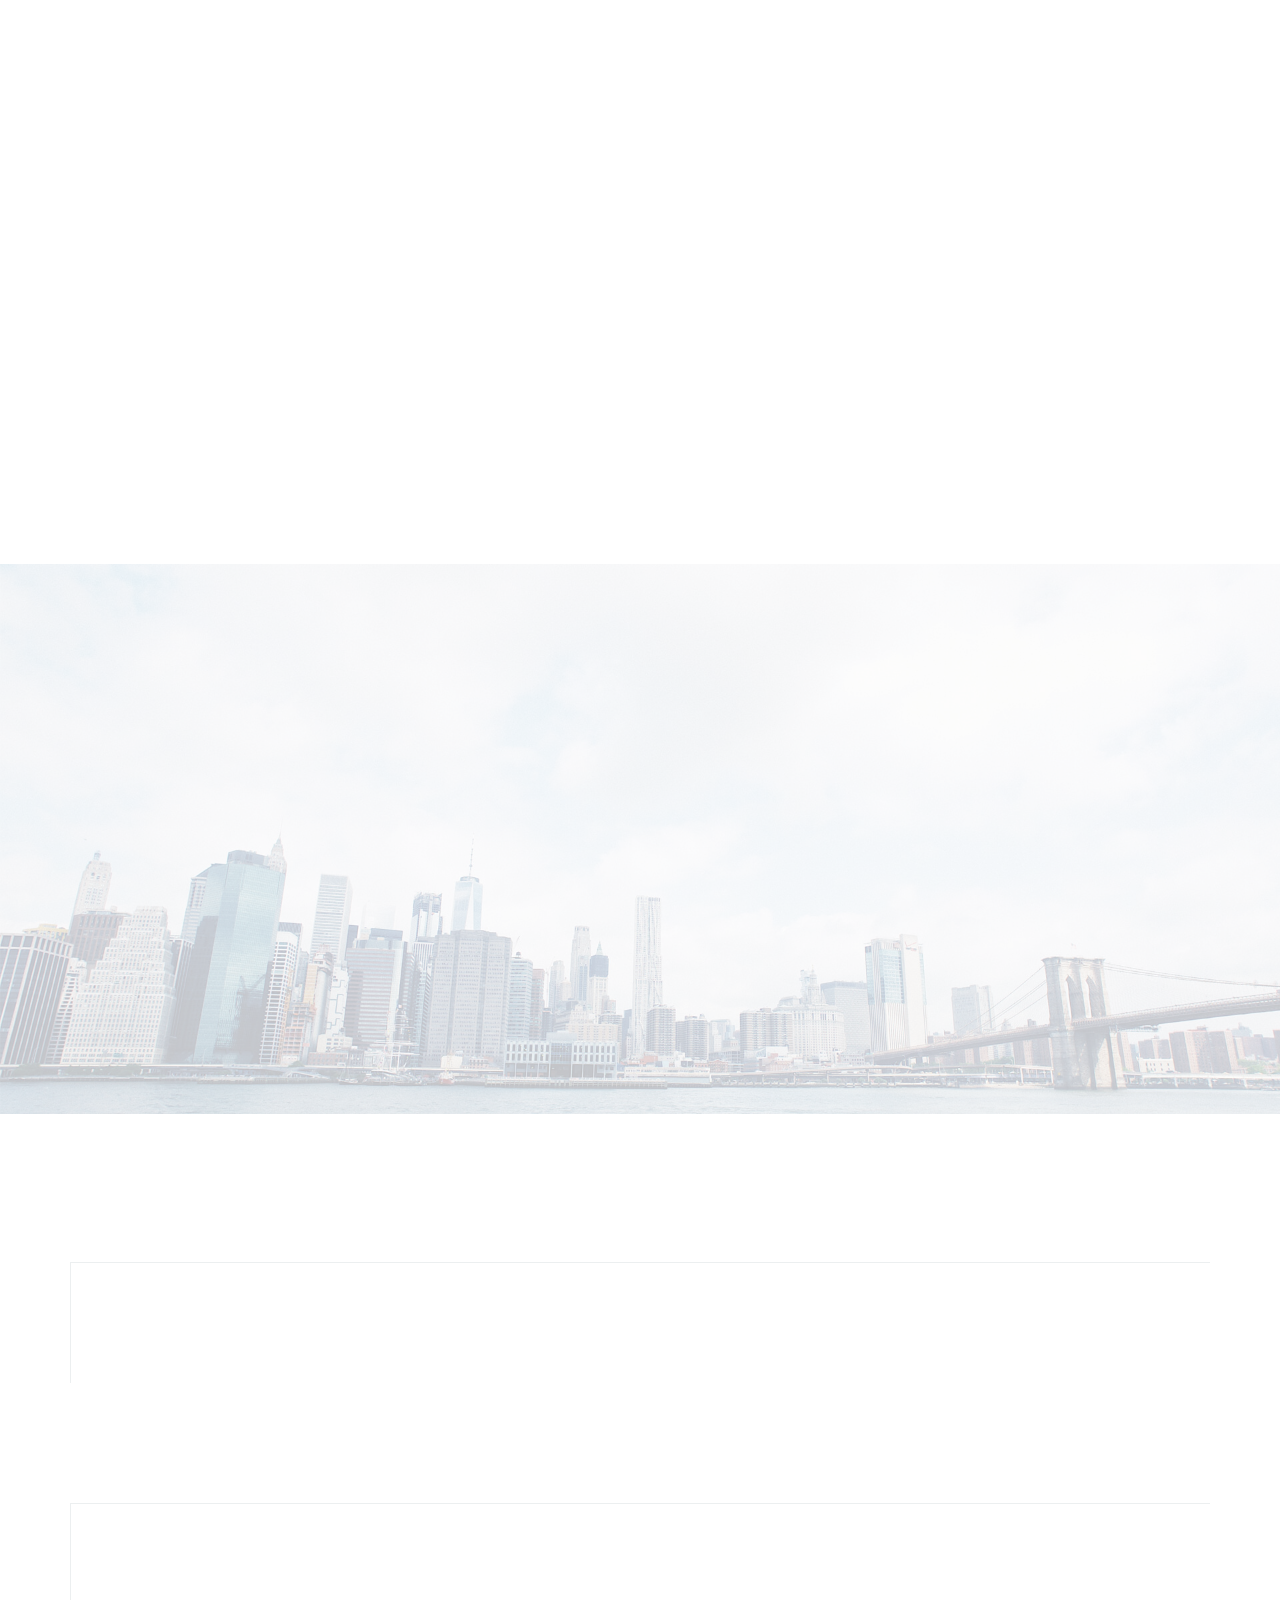
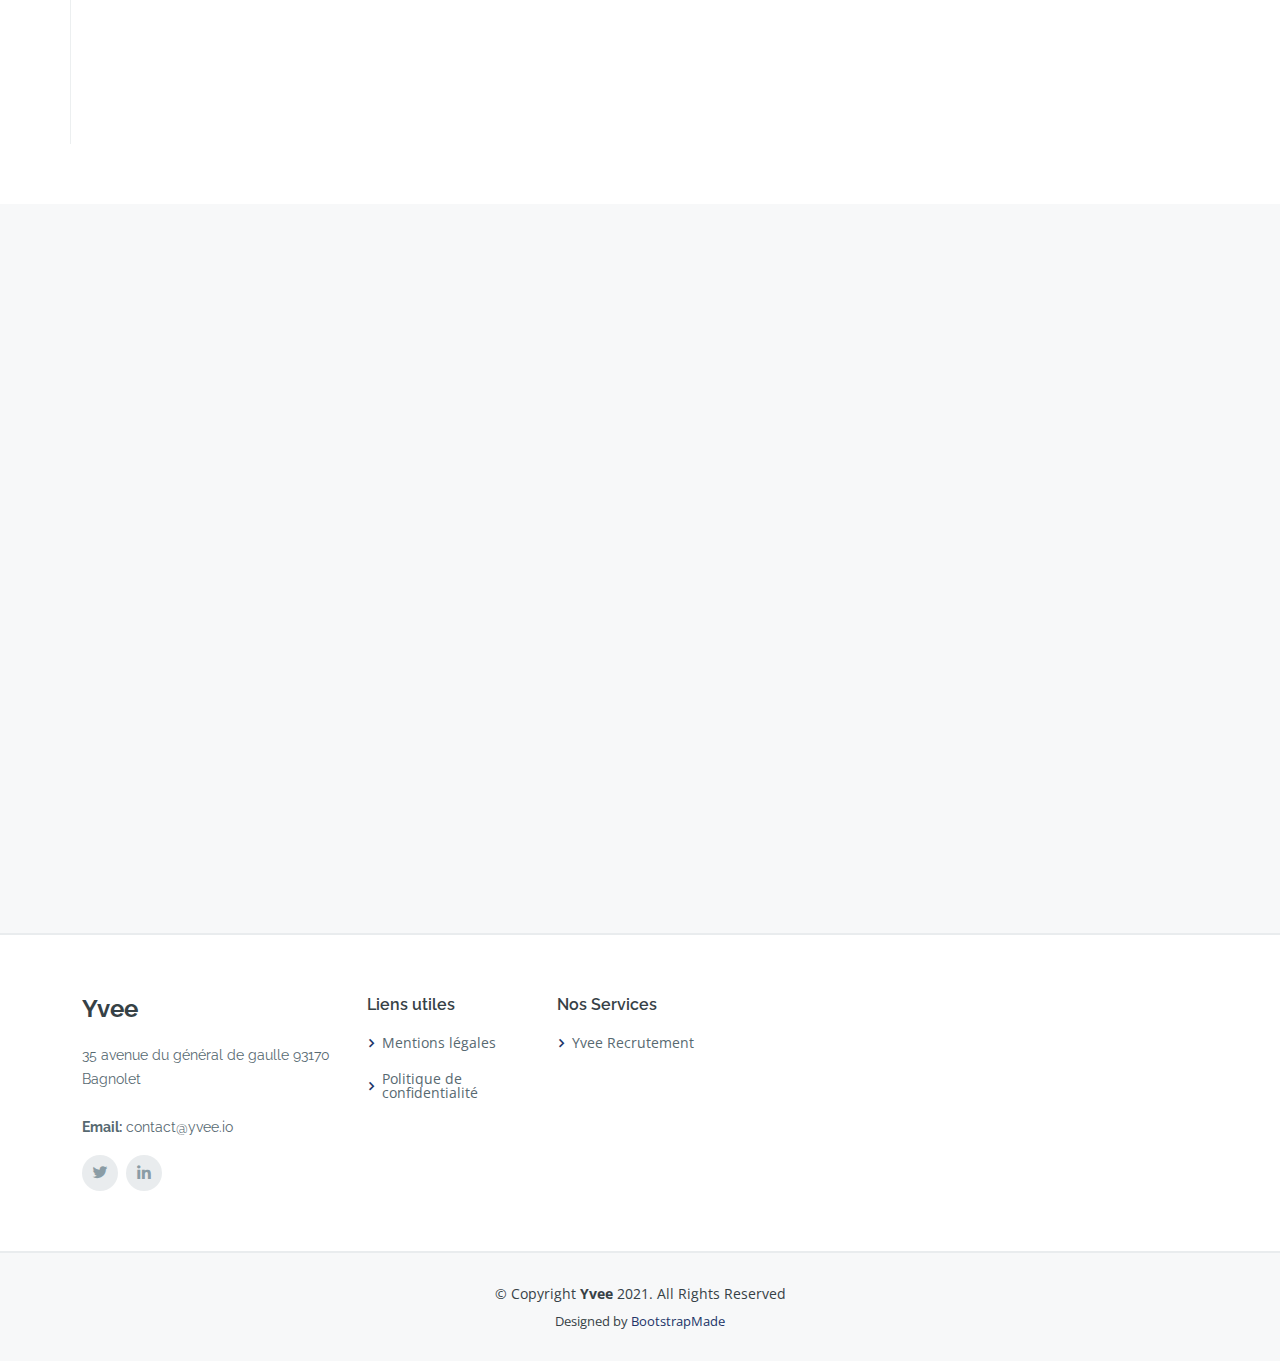
==== commit 4fca929b: "ajout logo numeum" ====
--- a/index.html
+++ b/index.html
@@ -174,7 +174,7 @@
                             </div>
                         </div>
                         <div class="col mt-5 text-center">
-                            <a href="https://docs.google.com/forms/d/e/1FAIpQLSfxrQLDkeY4fms5GptoAN6YSSeOJVeWlx49UtjHKPK3FLew0g/viewform"
+                            <a href="https://forms.gle/K2FDWSKzQSXwzXQW9"
                             class="btn-get-started scrollto">Booster mes étudiants</a>
                         </div>
                     </div>
@@ -473,6 +473,11 @@
                         <a href="https://www.1jeune1solution.gouv.fr/"><img src="assets/img/clients/client-9.svg" class="img-fluid" alt="1 jeune 1 solution"></a>
                     </div>
                 </div>
+                <div class="col-lg-3 col-md-4 col-xs-6">
+                    <div class="client-logo" data-aos="zoom-in" data-aos-delay="150">
+                        <a href="https://numeum.fr/"><img src="assets/img/clients/client-10.jpg" class="img-fluid" alt="Numeum"></a>
+                    </div>
+                </div>
             </div>
 
 
